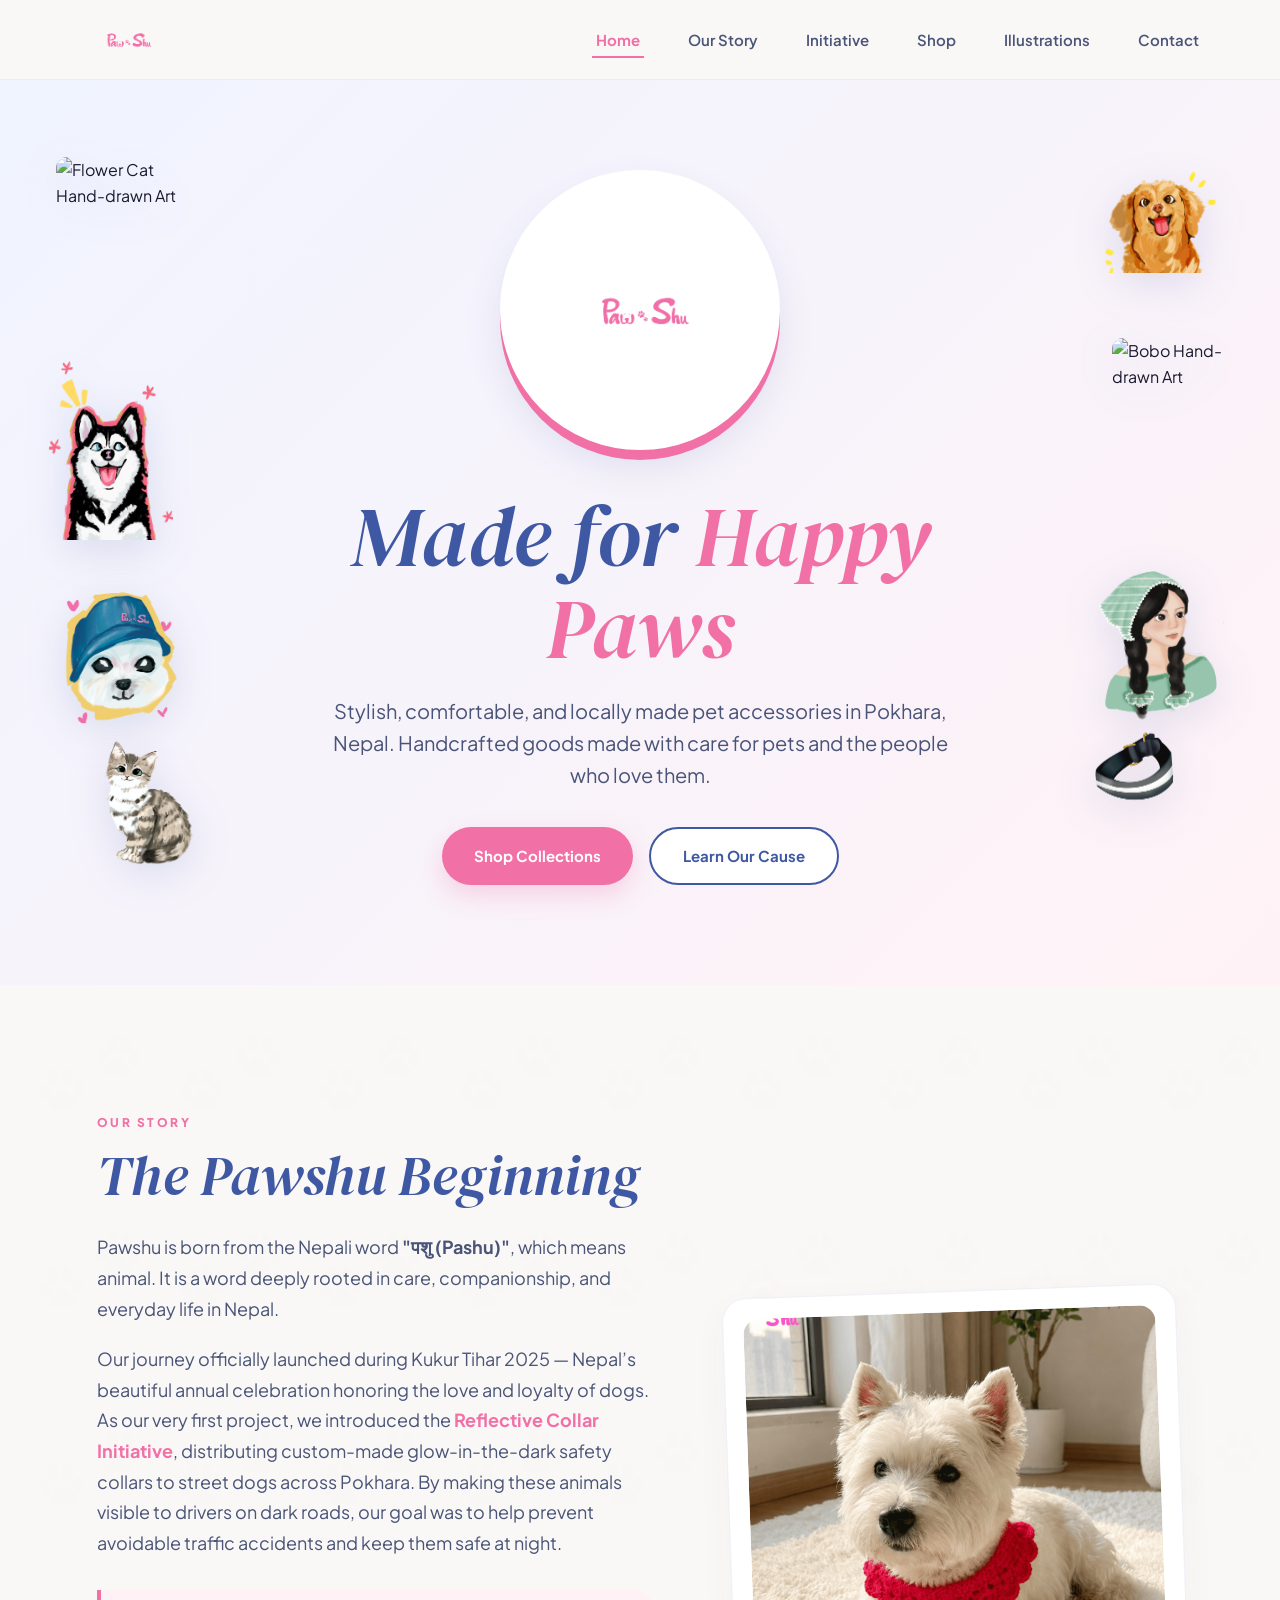
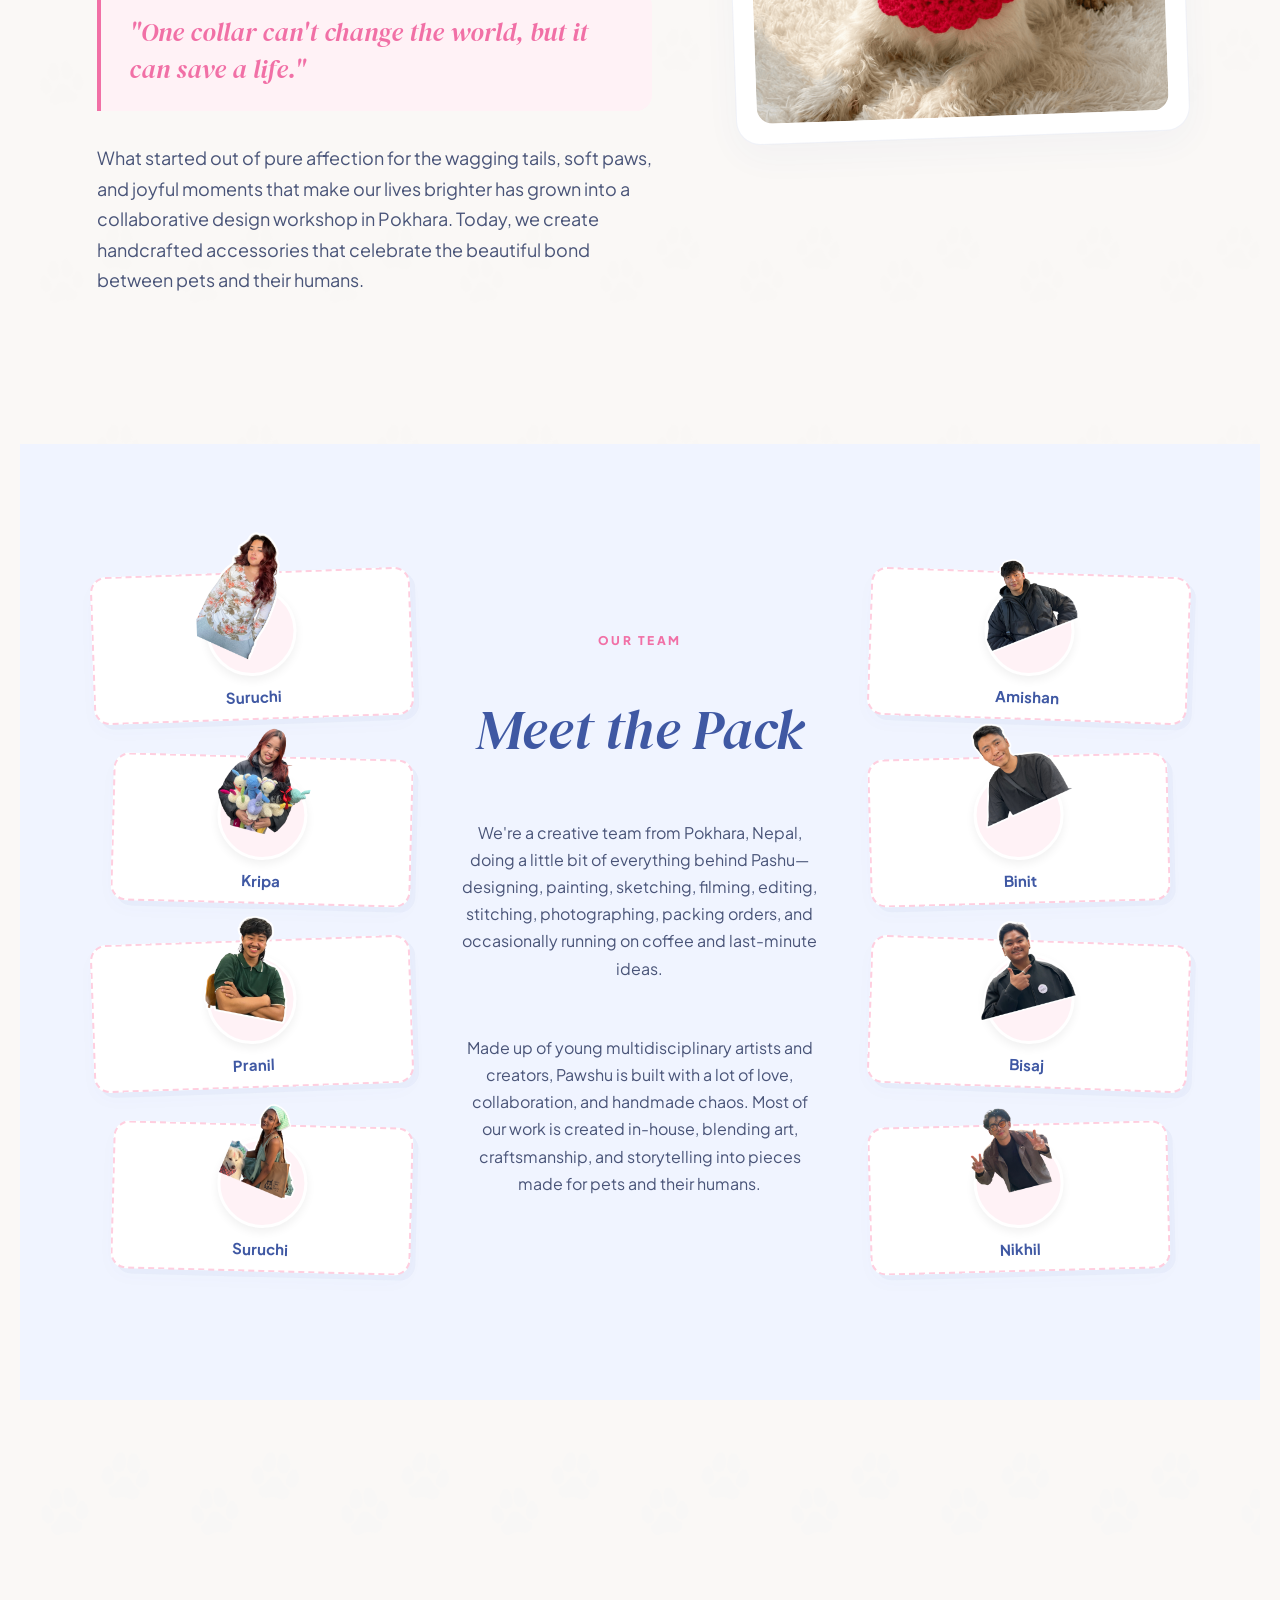
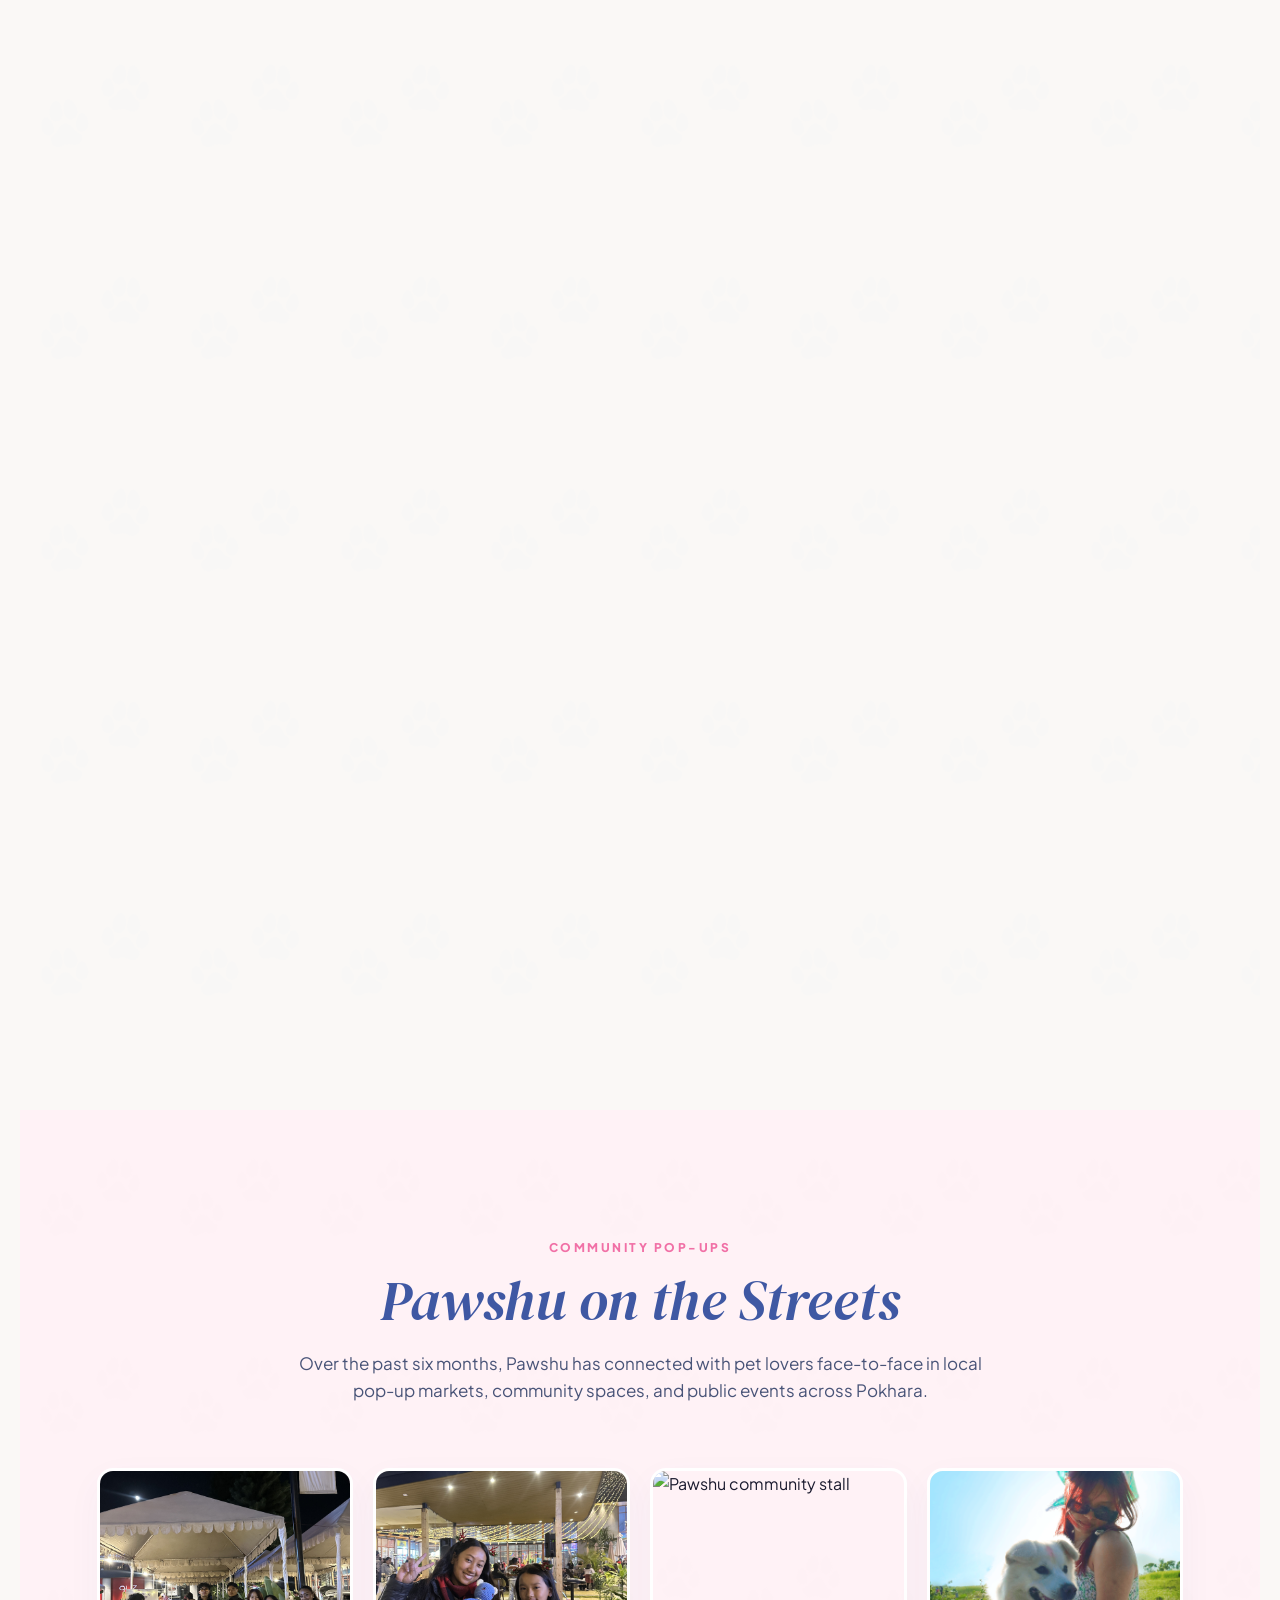
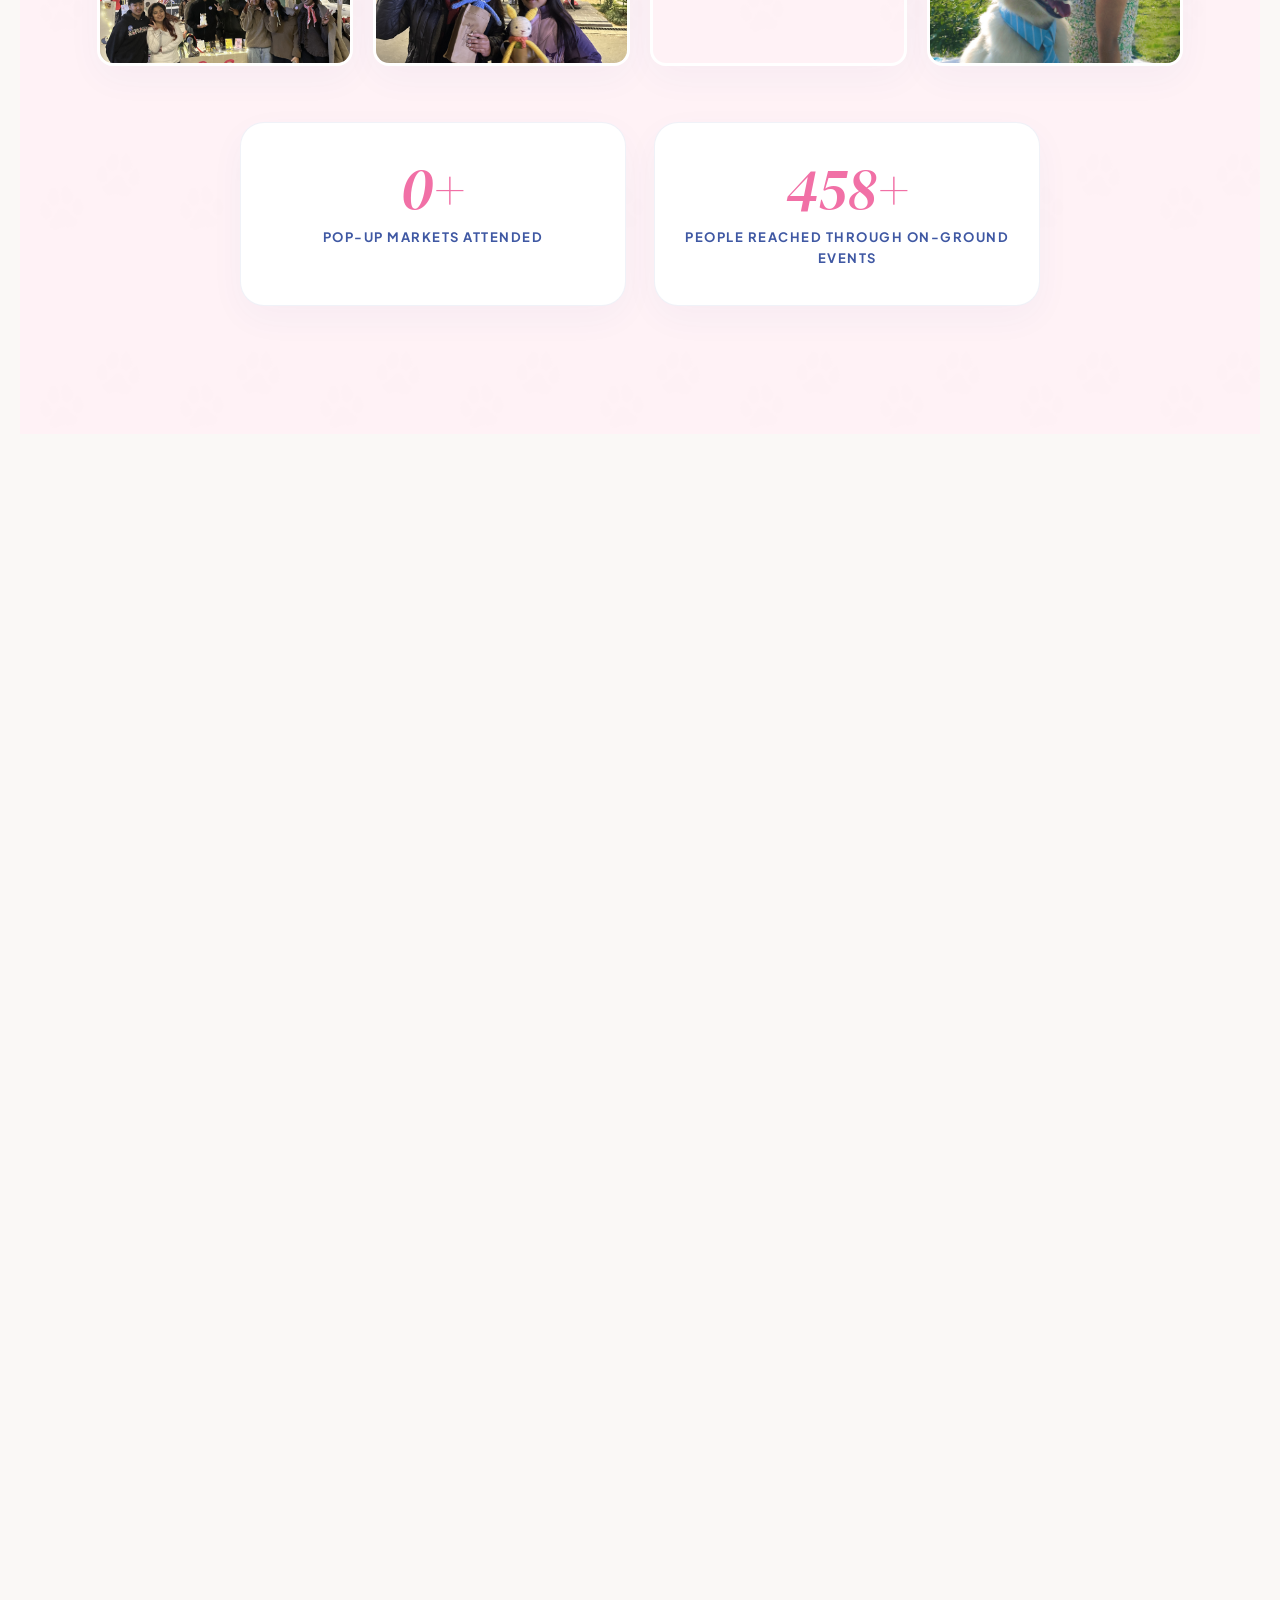
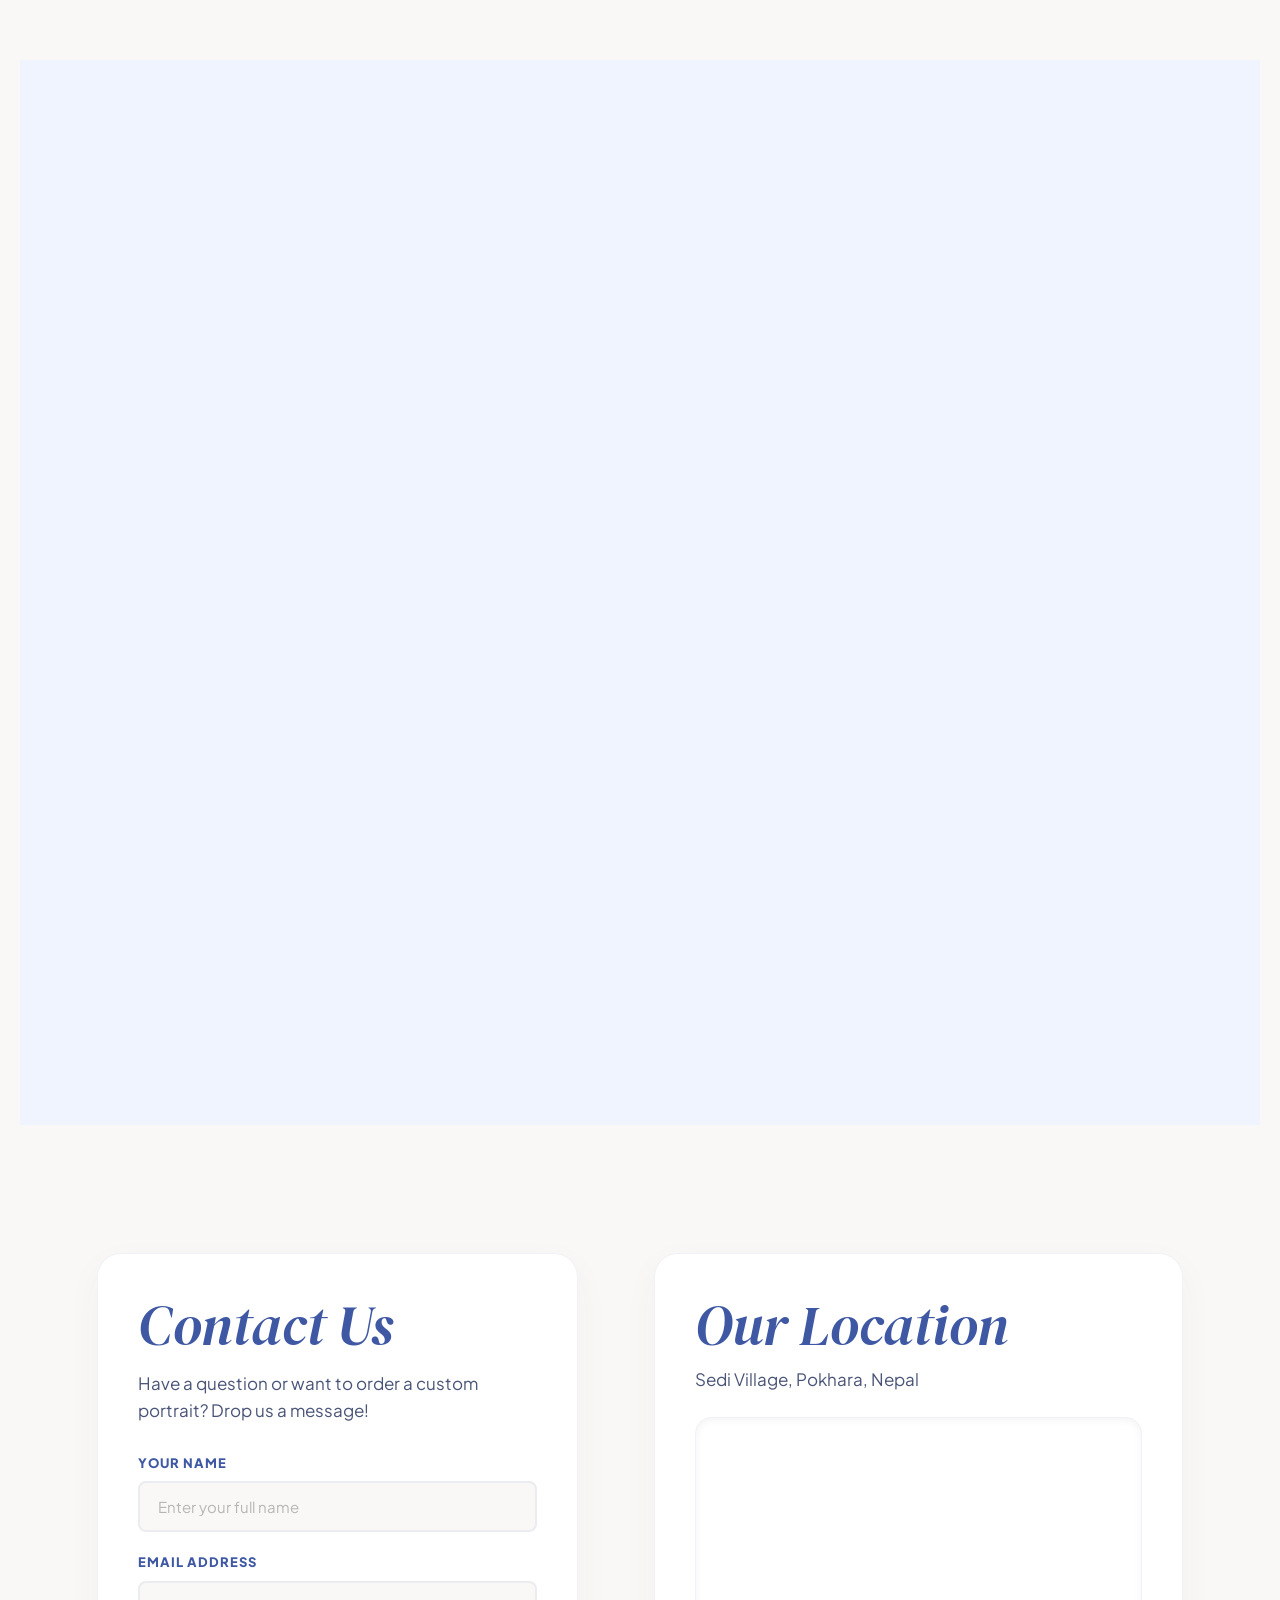
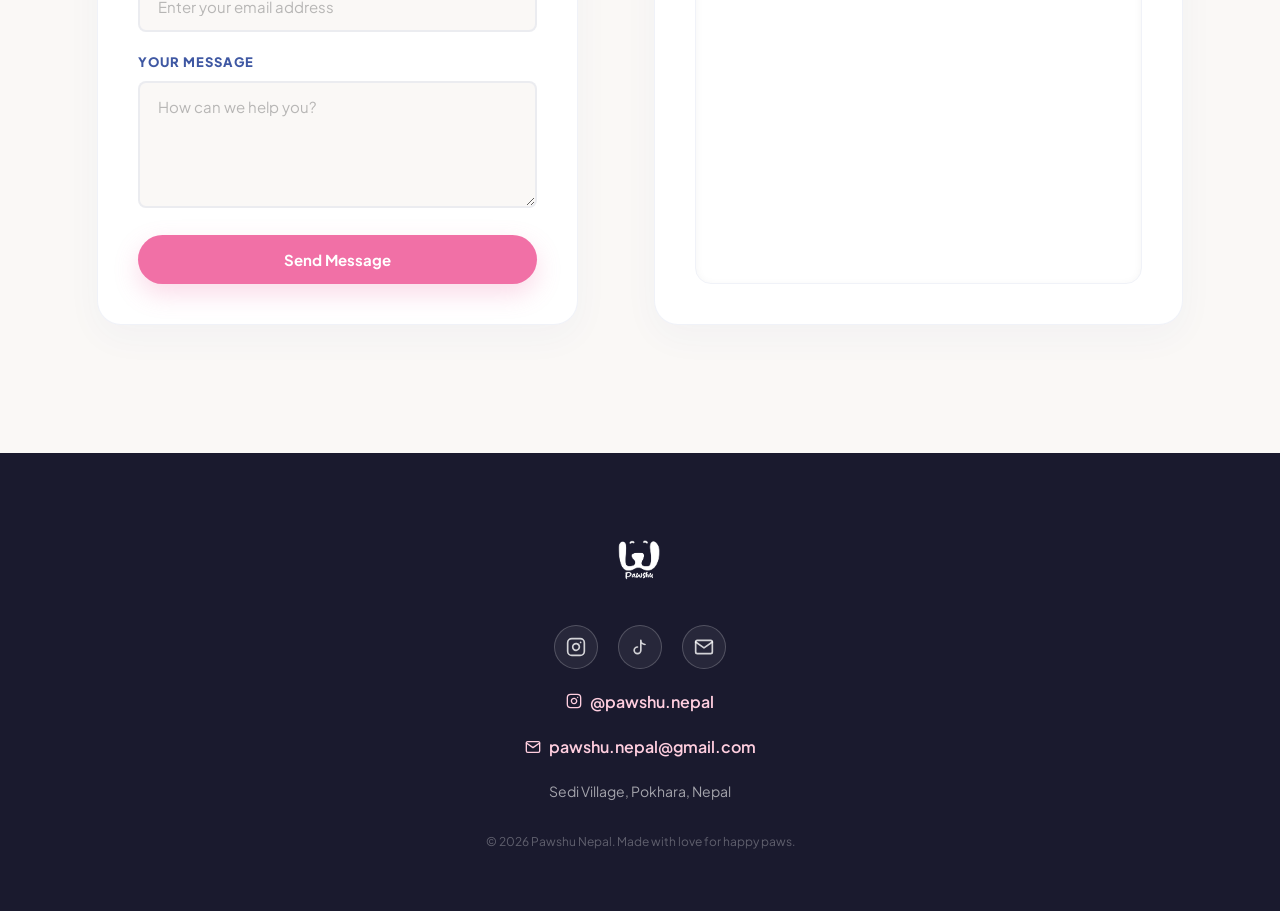
==== main-site.html @ a928a94f "Replace site with Coming Soon page, add favicons & SEO meta - index.html: Coming Soon landing page w" ====
<!DOCTYPE html>
<html lang="en">
<head>
    <meta charset="UTF-8">
    <meta name="viewport" content="width=device-width, initial-scale=1.0">
    <title>Pawshu Nepal | Handmade Pet Lifestyle Brand</title>
    <meta name="description" content="Pawshu Nepal - handmade pet accessories, stationery, portraits, and community collar initiatives from Pokhara.">

    <!-- Favicons (browser tab icons) -->
    <link rel="icon" href="favicon.ico" sizes="any">
    <link rel="icon" type="image/png" sizes="32x32" href="favicon-32.png">
    <link rel="icon" type="image/png" sizes="16x16" href="favicon-16.png">
    <link rel="apple-touch-icon" sizes="180x180" href="apple-touch-icon.png">

    <!-- Open Graph / Social Media sharing -->
    <meta property="og:type" content="website">
    <meta property="og:title" content="Pawshu Nepal | Handmade Pet Lifestyle Brand">
    <meta property="og:description" content="Stylish, comfortable, and locally made pet accessories in Pokhara, Nepal. Handcrafted goods made with care for pets and the people who love them.">
    <meta property="og:image" content="icon-512.png">
    <meta property="og:site_name" content="Pawshu Nepal">

    <!-- Structured Data for Google Search (logo display) -->
    <script type="application/ld+json">
    {
      "@context": "https://schema.org",
      "@type": "Organization",
      "name": "Pawshu Nepal",
      "url": "https://pawshunepal.com",
      "logo": "https://pawshunepal.com/icon-512.png",
      "description": "Handmade pet accessories, stationery, portraits, and community collar initiatives from Pokhara, Nepal.",
      "sameAs": [
        "https://www.instagram.com/pawshunepal",
        "https://www.facebook.com/pawshunepal"
      ]
    }
    </script>

    <link rel="stylesheet" href="styles.css">
</head>
<body>
    <!-- Sticky Navigation Bar -->
    <header class="site-nav">
        <a href="#home" class="nav-logo">
            <img src="Branding/Logo/Paw Shu Logo_Pink.png" alt="Pawshu Logo">
        </a>
        <nav aria-label="Main navigation">
            <a href="#home" class="nav-link">Home</a>
            <a href="#story" class="nav-link">Our Story</a>
            <a href="#initiative" class="nav-link">Initiative</a>
            <a href="#shop" class="nav-link">Shop</a>
            <a href="#illustrations" class="nav-link">Illustrations</a>
            <a href="#contact" class="nav-link">Contact</a>
        </nav>
    </header>

    <main>
        <!-- Hero Section -->
        <section class="hero-wrapper" id="home">
            <!-- Floating hand-drawn illustrations -->
            <div class="floating-illustration slot-1 float-slow-1">
                <img src="Art_Folder/V1/flower cat. noL.png" alt="Flower Cat Hand-drawn Art">
            </div>
            <div class="floating-illustration slot-2 float-slow-2">
                <img src="Art_Folder/V1/golden retriver.png" alt="Golden Retriever Hand-drawn Art">
            </div>
            <div class="floating-illustration slot-3 float-slow-3">
                <img src="Art_Folder/V1/Husky w L.png" alt="Husky Hand-drawn Art">
            </div>
            <div class="floating-illustration slot-4 float-slow-4">
                <img src="Art_Folder/V1/bobo wL.png" alt="Bobo Hand-drawn Art">
            </div>
            <div class="floating-illustration slot-5 float-slow-5">
                <img src="Art_Folder/V1/tabby cat.png" alt="Tabby Cat Hand-drawn Art">
            </div>
            <div class="floating-illustration slot-6 float-slow-6">
                <img src="Art_Folder/V1/Reflective_Dog_Collar.png" alt="Reflective Dog Collar Art">
            </div>
            <div class="floating-illustration slot-7 float-slow-4">
                <img src="Art_Folder/V1/alaska white with lines .png" alt="Alaska White Hand-drawn Art">
            </div>
            <div class="floating-illustration slot-8 float-slow-5">
                <img src="Art_Folder/V1/Scarf.png" alt="Scarf Pet Hand-drawn Art">
            </div>

            <!-- Centered Copy & Brand Badge -->
            <div class="hero-content">
                <div class="hero-logo-badge">
                    <img src="Branding/Logo/Paw Shu Logo_Pink.png" alt="Pawshu Badge Logo">
                </div>
                <h1>Made for <span>Happy Paws</span></h1>
                <p>Stylish, comfortable, and locally made pet accessories in Pokhara, Nepal. Handcrafted goods made with care for pets and the people who love them.</p>
                <div class="btn-group">
                    <a href="#shop" class="btn btn-primary">Shop Collections</a>
                    <a href="#initiative" class="btn btn-secondary">Learn Our Cause</a>
                </div>
            </div>
        </section>

        <!-- Our Story Section -->
        <section class="section has-pattern has-pattern-pink" id="story">
            <div class="section-content story-grid">
                <div class="story-copy animate-on-scroll">
                    <span class="section-label">Our Story</span>
                    <h2>The Pawshu Beginning</h2>
                    <p>Pawshu is born from the Nepali word <strong>"पशु (Pashu)"</strong>, which means animal. It is a word deeply rooted in care, companionship, and everyday life in Nepal.</p>
                    <p>Our journey officially launched during Kukur Tihar 2025 — Nepal’s beautiful annual celebration honoring the love and loyalty of dogs. As our very first project, we introduced the <strong class="highlight-pink">Reflective Collar Initiative</strong>, distributing custom-made glow-in-the-dark safety collars to street dogs across Pokhara. By making these animals visible to drivers on dark roads, our goal was to help prevent avoidable traffic accidents and keep them safe at night.</p>
                    <div class="story-motto-callout">
                        "One collar can't change the world, but it can save a life."
                    </div>
                    <p>What started out of pure affection for the wagging tails, soft paws, and joyful moments that make our lives brighter has grown into a collaborative design workshop in Pokhara. Today, we create handcrafted accessories that celebrate the beautiful bond between pets and their humans.</p>
                </div>
                <div class="story-visual animate-on-scroll delay-1">
                    <div class="story-frame">
                        <img src="Pawshu_Pet_Pictures/Red Crochet.png" alt="Happy dog wearing a handmade red crochet collar from Pawshu">
                    </div>
                </div>
            </div>
        </section>

        <!-- Meet The Pack Section -->
        <section class="section section-bg-blue" id="pack">
            <div class="section-content team-section-container">
                <!-- Left Column -->
                <div class="team-column team-column-left animate-on-scroll">
                    <div class="pack-card cutout-card stagger-1">
                        <div class="pack-card-img-wrapper cutout-wrapper">
                            <img src="Team Member/Suruchi.TM.png" alt="Suruchi">
                        </div>
                        <h3>Suruchi</h3>
                    </div>
                    <div class="pack-card cutout-card stagger-2">
                        <div class="pack-card-img-wrapper cutout-wrapper">
                            <img src="Team Member/Kripa.png" alt="Kripa">
                        </div>
                        <h3>Kripa</h3>
                    </div>
                    <div class="pack-card cutout-card stagger-3">
                        <div class="pack-card-img-wrapper cutout-wrapper">
                            <img src="Team Member/Pranil.png" alt="Pranil">
                        </div>
                        <h3>Pranil</h3>
                    </div>
                    <div class="pack-card cutout-card stagger-4">
                        <div class="pack-card-img-wrapper cutout-wrapper">
                            <img src="Team Member/Suruchi. P.png" alt="Suruchi">
                        </div>
                        <h3>Suruchi</h3>
                    </div>
                </div>

                <!-- Center Column -->
                <div class="team-column team-column-center animate-on-scroll">
                    <span class="section-label">Our Team</span>
                    <h2>Meet the Pack</h2>
                    <p class="team-pitch">We're a creative team from Pokhara, Nepal, doing a little bit of everything behind Pashu—designing, painting, sketching, filming, editing, stitching, photographing, packing orders, and occasionally running on coffee and last-minute ideas.</p>
                    <p class="team-pitch">Made up of young multidisciplinary artists and creators, Pawshu is built with a lot of love, collaboration, and handmade chaos. Most of our work is created in-house, blending art, craftsmanship, and storytelling into pieces made for pets and their humans.</p>
                </div>

                <!-- Right Column -->
                <div class="team-column team-column-right animate-on-scroll">
                    <div class="pack-card cutout-card stagger-1">
                        <div class="pack-card-img-wrapper cutout-wrapper">
                            <img src="Team Member/Amishan.png" alt="Amishan">
                        </div>
                        <h3>Amishan</h3>
                    </div>
                    <div class="pack-card cutout-card stagger-2">
                        <div class="pack-card-img-wrapper cutout-wrapper">
                            <img src="Team Member/Binit.png" alt="Binit">
                        </div>
                        <h3>Binit</h3>
                    </div>
                    <div class="pack-card cutout-card stagger-3">
                        <div class="pack-card-img-wrapper cutout-wrapper">
                            <img src="Team Member/Bisaj.png" alt="Bisaj">
                        </div>
                        <h3>Bisaj</h3>
                    </div>
                    <div class="pack-card cutout-card stagger-4">
                        <div class="pack-card-img-wrapper cutout-wrapper">
                            <img src="Team Member/Nikhil.png" alt="Nikhil">
                        </div>
                        <h3>Nikhil</h3>
                    </div>
                </div>
            </div>
        </section>

        <!-- Reflective Collar Initiative Section -->
        <section class="section has-pattern has-pattern-blue" id="initiative">
            <div class="section-content">
                <div class="collar-grid">
                    <div class="collar-copy animate-on-scroll">
                        <span class="section-label">Glow in the Dark Safety</span>
                        <h2><em>Reflective Collar Initiative</em></h2>
                        <p>Pawshu began distributing reflective collars to street dogs across Pokhara with one simple goal — <strong class="highlight-pink">visibility</strong>. These <strong class="highlight-pink">glow-in-the-dark</strong> collars help street dogs stay seen at night, especially on darker roads where accidents happen far too often.</p>
                        <p>What surprised us most wasn't just the response from the community, but the chain reaction that followed. After our first distribution video, more people reached out wanting to contribute. One donation inspired another, and what began with a single anonymous donor slowly turned into a growing community effort.</p>
                        <p>Today, we continue walking through different areas of Pokhara, distributing collars one street dog at a time — believing that even the smallest act of care can make a difference in <strong class="highlight-blue">road safety</strong>.</p>
                        
                        <h4 style="margin-top: 28px; color: var(--blue);">Areas Reached In Pokhara:</h4>
                        <div class="location-tags">
                            <span>Lakeside</span>
                            <span>Bagar</span>
                            <span>Lekhnath</span>
                            <span>Ram Bazaar</span>
                            <span>Sedi Village</span>
                            <span>Archalbot</span>
                            <span>Foot Track</span>
                            <span>Damside</span>
                            <span>Deep</span>
                        </div>
                    </div>
                    <div class="collar-showcase animate-on-scroll">
                        <img src="Product Catalouge/Pet Acessories/reflective collar.png" alt="Reflective safety collar">
                        <div class="streets-stat-card" style="width: 100%; max-width: 380px; margin: 0 auto;">
                            <div class="stat-desc" style="margin-bottom: 8px;">Distributed Reflective Collars To</div>
                            <div class="stat-number" style="font-size: clamp(54px, 8vw, 80px);"><span class="counter-streets" data-target="170">0</span>+</div>
                            <div class="stat-desc" style="margin-top: 8px;">Street Dogs</div>
                        </div>
                    </div>
                </div>

                <!-- Reflective Collar Journey Strip -->
                <div class="event-photos-grid animate-on-scroll">
                    <div class="event-photo-wrapper">
                        <img src="Reflective_Collar/IMG_9128.JPG" alt="Street dog with reflective collar">
                    </div>
                    <div class="event-photo-wrapper">
                        <img src="Reflective_Collar/IMG_1260.jpg" alt="Street dog with reflective collar at night">
                    </div>
                    <div class="event-photo-wrapper">
                        <img src="Reflective_Collar/IMG_0430.JPG" alt="Street dog with collar close up">
                    </div>
                    <div class="event-photo-wrapper">
                        <img src="Reflective_Collar/IMG_0425.JPG" alt="Street dog with collar">
                    </div>
                </div>
            </div>
        </section>

        <!-- Pawshu On The Streets Section -->
        <section class="section section-bg-pink has-pattern has-pattern-pink" id="streets">
            <div class="section-content">
                <div class="section-header animate-on-scroll">
                    <span class="section-label">Community Pop-ups</span>
                    <h2>Pawshu on the Streets</h2>
                    <p>Over the past six months, Pawshu has connected with pet lovers face-to-face in local pop-up markets, community spaces, and public events across Pokhara.</p>
                </div>
                
                <div class="event-photos-grid animate-on-scroll">
                    <div class="event-photo-wrapper">
                        <img src="Pawshu_Popups/IMG_5960.JPG" alt="Pawshu pop-up setup">
                    </div>
                    <div class="event-photo-wrapper">
                        <img src="Pawshu_Popups/IMG_6520 2.JPG" alt="Pawshu setup">
                    </div>
                    <div class="event-photo-wrapper">
                        <img src="Pawshu_Popups/IMG_8944 2.JPG" alt="Pawshu community stall">
                    </div>
                    <div class="event-photo-wrapper">
                        <img src="Humans_of_Pawshu/carasoul 1. 14.9.2025.png" alt="Pawshu popup market">
                    </div>
                </div>

                <div class="streets-stats-row animate-on-scroll">
                    <div class="streets-stat-card">
                        <div class="stat-number"><span class="counter-streets" data-target="10">0</span>+</div>
                        <div class="stat-desc">Pop-Up Markets Attended</div>
                    </div>
                    <div class="streets-stat-card">
                        <div class="stat-number"><span class="counter-streets" data-target="5000">0</span>+</div>
                        <div class="stat-desc">People Reached Through On-Ground Events</div>
                    </div>
                </div>
            </div>
        </section>

        <!-- Tabbed Shop Section -->
        <section class="section" id="shop">
            <div class="section-content">
                <div class="section-header animate-on-scroll">
                    <span class="section-label">Shop</span>
                    <h2>Handmade in Nepal</h2>
                    <p>Created with care for pets and the people who love them. Explore our premium collections of accessories, stationery, and crochet pieces, thoughtfully crafted with loops of love in Pokhara.</p>
                </div>

                <!-- Tab Navigation -->
                <div class="shop-tabs-nav animate-on-scroll">
                    <button class="tab-btn active" data-tab="accessories">Pet Accessories</button>
                    <button class="tab-btn" data-tab="stationery">Stationery</button>
                    <button class="tab-btn" data-tab="crochet">Crochet Creations</button>
                </div>

                <!-- Tab Panels -->
                <!-- 1. Pet Accessories -->
                <div class="tab-panel active" id="accessories">
                    <article class="product-card animate-on-scroll stagger-1">
                        <div class="product-card-img-container">
                            <img src="Product Catalouge/Pet Acessories/Dhaka.png" alt="Dhaka Bandana">
                        </div>
                        <div class="product-card-details">
                            <h4>Dhaka Bandana</h4>
                        </div>
                    </article>
                    <article class="product-card animate-on-scroll stagger-2">
                        <div class="product-card-img-container">
                            <img src="Product Catalouge/Pet Acessories/Yellow Chochet.png" alt="Gold Crochet Bandana">
                        </div>
                        <div class="product-card-details">
                            <h4>Gold Crochet Bandana</h4>
                        </div>
                    </article>
                    <article class="product-card animate-on-scroll stagger-3">
                        <div class="product-card-img-container">
                            <img src="Product Catalouge/Pet Acessories/reflective collar.png" alt="Reflective Collar">
                        </div>
                        <div class="product-card-details">
                            <h4>Reflective Collar</h4>
                        </div>
                    </article>
                    <article class="product-card animate-on-scroll stagger-4">
                        <div class="product-card-img-container">
                            <img src="Product Catalouge/Pet Acessories/Blue Gingam.png" alt="Blue Gingham Bandana">
                        </div>
                        <div class="product-card-details">
                            <h4>Blue Gingham Bandana</h4>
                        </div>
                    </article>
                    <article class="product-card animate-on-scroll stagger-5">
                        <div class="product-card-img-container">
                            <img src="Product Catalouge/Pet Acessories/Denim Red Check.png" alt="Denim Red Check Bandana">
                        </div>
                        <div class="product-card-details">
                            <h4>Denim Red Check Bandana</h4>
                        </div>
                    </article>
                    <article class="product-card animate-on-scroll stagger-1">
                        <div class="product-card-img-container">
                            <img src="Product Catalouge/Pet Acessories/scarf. blue n whitepng.png" alt="Blue and White Scarf">
                        </div>
                        <div class="product-card-details">
                            <h4>Blue & White Pet Scarf</h4>
                        </div>
                    </article>
                </div>

                <!-- 2. Stationery -->
                <div class="tab-panel" id="stationery">
                    <article class="product-card">
                        <div class="product-card-img-container">
                            <img src="Product Catalouge/Stationery_Mockups/Calender Bookmark2026.png" alt="Calendar Bookmark">
                        </div>
                        <div class="product-card-details">
                            <h4>Calendar Bookmark 2026</h4>
                        </div>
                    </article>
                    <article class="product-card">
                        <div class="product-card-img-container">
                            <img src="Product Catalouge/Stationery_Mockups/v2 sticker.png" alt="Pet sticker prints">
                        </div>
                        <div class="product-card-details">
                            <h4>Pet Sticker Prints - Ed 1</h4>
                        </div>
                    </article>
                    <article class="product-card">
                        <div class="product-card-img-container">
                            <img src="Product Catalouge/Stationery_Mockups/v2 sticker phone mc.png" alt="Sticker phone mockup">
                        </div>
                        <div class="product-card-details">
                            <h4>Pet Sticker Set - Ed 2</h4>
                        </div>
                    </article>
                    <article class="product-card">
                        <div class="product-card-img-container">
                            <img src="Product Catalouge/Stationery_Mockups/Poscard Dog Edition.png" alt="Dog edition postcard">
                        </div>
                        <div class="product-card-details">
                            <h4>Postcard Dog Edition</h4>
                        </div>
                    </article>
                    <article class="product-card">
                        <div class="product-card-img-container">
                            <img src="Product Catalouge/Stationery_Mockups/Bookmark 1.png" alt="White Terrier Bookmark">
                        </div>
                        <div class="product-card-details">
                            <h4>White Terrier Bookmark</h4>
                        </div>
                    </article>
                    <article class="product-card">
                        <div class="product-card-img-container">
                            <img src="Product Catalouge/Stationery_Mockups/Bookmark 2.png" alt="Husky Bookmark">
                        </div>
                        <div class="product-card-details">
                            <h4>Husky Bookmark</h4>
                        </div>
                    </article>
                    <article class="product-card">
                        <div class="product-card-img-container">
                            <img src="Product Catalouge/Stationery_Mockups/Bookmark 3.png" alt="Pomchi Bookmark">
                        </div>
                        <div class="product-card-details">
                            <h4>Pomchi Bookmark</h4>
                        </div>
                    </article>
                    <article class="product-card">
                        <div class="product-card-img-container">
                            <img src="Product Catalouge/Stationery_Mockups/Bookmark 4.png" alt="Golden Retriever Bookmark">
                        </div>
                        <div class="product-card-details">
                            <h4>Golden Retriever Bookmark</h4>
                        </div>
                    </article>
                    <article class="product-card">
                        <div class="product-card-img-container">
                            <img src="Product Catalouge/Stationery_Mockups/Colouring Book.png" alt="Colouring book mockup">
                        </div>
                        <div class="product-card-details">
                            <h4>Colouring Book</h4>
                        </div>
                    </article>
                    <article class="product-card">
                        <div class="product-card-img-container">
                            <img src="Product Catalouge/Stationery_Mockups/mero maya.png" alt="Mero Maya greeting card">
                        </div>
                        <div class="product-card-details">
                            <h4>Mero Maya Card</h4>
                        </div>
                    </article>
                    <article class="product-card">
                        <div class="product-card-img-container">
                            <img src="Product Catalouge/Stationery_Mockups/happy birthday.png" alt="Happy Birthday greeting card">
                        </div>
                        <div class="product-card-details">
                            <h4>Happy Birthday Card</h4>
                        </div>
                    </article>
                    <article class="product-card">
                        <div class="product-card-img-container">
                            <img src="Product Catalouge/Stationery_Mockups/get well soon.png" alt="Get Well Soon card">
                        </div>
                        <div class="product-card-details">
                            <h4>Get Well Soon Card</h4>
                        </div>
                    </article>
                </div>

                <!-- 3. Crochet -->
                <div class="tab-panel" id="crochet">
                    <article class="product-card">
                        <div class="product-card-img-container">
                            <img src="Product Catalouge/Pawshu_Crochet/1.png" alt="Ladies of the Farm">
                        </div>
                        <div class="product-card-details">
                            <h4>Ladies of the Farm</h4>
                        </div>
                    </article>
                    <article class="product-card">
                        <div class="product-card-img-container">
                            <img src="Product Catalouge/Pawshu_Crochet/2.png" alt="Ladies of the Farm Red">
                        </div>
                        <div class="product-card-details">
                            <h4>Ladies of the Farm (Red)</h4>
                        </div>
                    </article>
                    <article class="product-card">
                        <div class="product-card-img-container">
                            <img src="Product Catalouge/Pawshu_Crochet/3.png" alt="Ladies of the Farm Yellow">
                        </div>
                        <div class="product-card-details">
                            <h4>Ladies of the Farm (Yellow)</h4>
                        </div>
                    </article>
                    <article class="product-card">
                        <div class="product-card-img-container">
                            <img src="Product Catalouge/Pawshu_Crochet/4.png" alt="Boss Babe">
                        </div>
                        <div class="product-card-details">
                            <h4>Boss Babe</h4>
                        </div>
                    </article>
                    <article class="product-card">
                        <div class="product-card-img-container">
                            <img src="Product Catalouge/Pawshu_Crochet/5.png" alt="Princess of the Sea">
                        </div>
                        <div class="product-card-details">
                            <h4>Princess of the Sea</h4>
                        </div>
                    </article>
                    <article class="product-card">
                        <div class="product-card-img-container">
                            <img src="Product Catalouge/Pawshu_Crochet/6.png" alt="Pawshu Crochet Doll">
                        </div>
                        <div class="product-card-details">
                            <h4>Pawshu Crochet Doll</h4>
                        </div>
                    </article>
                    <article class="product-card">
                        <div class="product-card-img-container">
                            <img src="Product Catalouge/Pawshu_Crochet/7.png" alt="Classic Pawshu Doll">
                        </div>
                        <div class="product-card-details">
                            <h4>Classic Pawshu Doll</h4>
                        </div>
                    </article>
                    <article class="product-card">
                        <div class="product-card-img-container">
                            <img src="Product Catalouge/Pawshu_Crochet/8.png" alt="Stuffed Toy Doll">
                        </div>
                        <div class="product-card-details">
                            <h4>Stuffed Toy Doll</h4>
                        </div>
                    </article>
                    <article class="product-card">
                        <div class="product-card-img-container">
                            <img src="Product Catalouge/Pawshu_Crochet/9.png" alt="Crochet Wrist Bag grey">
                        </div>
                        <div class="product-card-details">
                            <h4>Crochet Wrist Bag (Grey)</h4>
                        </div>
                    </article>
                    <article class="product-card">
                        <div class="product-card-img-container">
                            <img src="Product Catalouge/Pawshu_Crochet/10.png" alt="Crochet Wrist Bag tan">
                        </div>
                        <div class="product-card-details">
                            <h4>Crochet Wrist Bag (Tan)</h4>
                        </div>
                    </article>
                    <article class="product-card">
                        <div class="product-card-img-container">
                            <img src="Product Catalouge/Pawshu_Crochet/11.png" alt="Crochet Wrist Bag black">
                        </div>
                        <div class="product-card-details">
                            <h4>Crochet Wrist Bag (Black)</h4>
                        </div>
                    </article>
                    <article class="product-card">
                        <div class="product-card-img-container">
                            <img src="Product Catalouge/Pawshu_Crochet/12.png" alt="Dr Strange Crochet Doll">
                        </div>
                        <div class="product-card-details">
                            <h4>Dr Strange Crochet Doll</h4>
                        </div>
                    </article>
                    <article class="product-card">
                        <div class="product-card-img-container">
                            <img src="Product Catalouge/Pawshu_Crochet/13.png" alt="Heart Shape Coaster">
                        </div>
                        <div class="product-card-details">
                            <h4>Heart Shape Coaster</h4>
                        </div>
                    </article>
                    <article class="product-card">
                        <div class="product-card-img-container">
                            <img src="Product Catalouge/Pawshu_Crochet/14.png" alt="Bear Shape Coaster">
                        </div>
                        <div class="product-card-details">
                            <h4>Bear Shape Coaster</h4>
                        </div>
                    </article>
                    <article class="product-card">
                        <div class="product-card-img-container">
                            <img src="Product Catalouge/Pawshu_Crochet/15.png" alt="Pawshu Tote Bag">
                        </div>
                        <div class="product-card-details">
                            <h4>Pawshu Tote Bag</h4>
                        </div>
                    </article>
                    <article class="product-card">
                        <div class="product-card-img-container">
                            <img src="Product Catalouge/Pawshu_Crochet/16.png" alt="Pawshu Doll Bag">
                        </div>
                        <div class="product-card-details">
                            <h4>Pawshu Doll Bag</h4>
                        </div>
                    </article>
                    <article class="product-card">
                        <div class="product-card-img-container">
                            <img src="Product Catalouge/Pawshu_Crochet/17.png" alt="Pastel Flower Coaster">
                        </div>
                        <div class="product-card-details">
                            <h4>Pastel Flower Coaster</h4>
                        </div>
                    </article>
                    <article class="product-card">
                        <div class="product-card-img-container">
                            <img src="Product Catalouge/Pawshu_Crochet/18.png" alt="Custom Family Crochet Doll">
                        </div>
                        <div class="product-card-details">
                            <h4>Custom Family Crochet Doll</h4>
                        </div>
                    </article>
                </div>
            </div>
        </section>

        <!-- Illustrations Section -->
        <section class="section section-bg-blue" id="illustrations">
            <div class="section-content">
                <div class="section-header animate-on-scroll">
                    <span class="section-label">Gallery</span>
                    <h2>Artwork & Portraits</h2>
                    <p>A blend of hand-drawn sketches and digital illustrations designed in collaboration with young Nepali artists, including custom-commissioned pet portraits.</p>
                </div>
                <div class="illustrations-grid">
                    <!-- V1 Artwork -->
                    <article class="illustration-card animate-on-scroll stagger-1">
                        <div class="illustration-card-img-wrapper">
                            <img src="Art_Folder/V1/flower cat. noL.png" alt="Flower Cat">
                        </div>
                        <h4>Flower Cat</h4>
                    </article>
                    <article class="illustration-card animate-on-scroll stagger-2">
                        <div class="illustration-card-img-wrapper">
                            <img src="Art_Folder/V1/golden retriver.png" alt="Golden Retriever">
                        </div>
                        <h4>Golden Retriever</h4>
                    </article>
                    <article class="illustration-card animate-on-scroll stagger-3">
                        <div class="illustration-card-img-wrapper">
                            <img src="Art_Folder/V1/Husky w L.png" alt="Husky">
                        </div>
                        <h4>Husky</h4>
                    </article>
                    <article class="illustration-card animate-on-scroll stagger-4">
                        <div class="illustration-card-img-wrapper">
                            <img src="Art_Folder/V1/bobo wL.png" alt="Bobo">
                        </div>
                        <h4>Bobo</h4>
                    </article>
                    <article class="illustration-card animate-on-scroll stagger-5">
                        <div class="illustration-card-img-wrapper">
                            <img src="Art_Folder/V1/tabby cat.png" alt="Tabby Cat">
                        </div>
                        <h4>Tabby Cat</h4>
                    </article>
                    <article class="illustration-card animate-on-scroll stagger-1">
                        <div class="illustration-card-img-wrapper">
                            <img src="Art_Folder/V1/alaska white with lines .png" alt="Alaska White">
                        </div>
                        <h4>Alaska White</h4>
                    </article>
                    <article class="illustration-card animate-on-scroll stagger-2">
                        <div class="illustration-card-img-wrapper">
                            <img src="Art_Folder/V1/Reflective_Dog_Collar.png" alt="Reflective Dog">
                        </div>
                        <h4>Reflective Dog</h4>
                    </article>
                    <article class="illustration-card animate-on-scroll stagger-3">
                        <div class="illustration-card-img-wrapper">
                            <img src="Art_Folder/V1/Scarf.png" alt="Scarf Pet Art">
                        </div>
                        <h4>Scarf Pet Art</h4>
                    </article>
                    <article class="illustration-card animate-on-scroll stagger-4">
                        <div class="illustration-card-img-wrapper">
                            <img src="Art_Folder/V1/Tote bag design.png" alt="Tote Bag Art">
                        </div>
                        <h4>Tote Bag Art</h4>
                    </article>
                    <article class="illustration-card animate-on-scroll stagger-5">
                        <div class="illustration-card-img-wrapper">
                            <img src="Art_Folder/V1/pawshu bandana.png" alt="Bandana Art">
                        </div>
                        <h4>Bandana Art</h4>
                    </article>
                    <article class="illustration-card animate-on-scroll stagger-1">
                        <div class="illustration-card-img-wrapper">
                            <img src="Art_Folder/V1/Scrunchie Artwork.png" alt="Scrunchie Art">
                        </div>
                        <h4>Scrunchie Art</h4>
                    </article>
                    <article class="illustration-card animate-on-scroll stagger-2">
                        <div class="illustration-card-img-wrapper">
                            <img src="Art_Folder/V1/Bandana Artwork_.png" alt="Bandana Sketch">
                        </div>
                        <h4>Bandana Sketch</h4>
                    </article>
                    <article class="illustration-card animate-on-scroll stagger-3">
                        <div class="illustration-card-img-wrapper">
                            <img src="Art_Folder/V1/denim chew toy.png" alt="Denim Chew Toy Art">
                        </div>
                        <h4>Denim Chew Toy Art</h4>
                    </article>
                    <article class="illustration-card animate-on-scroll stagger-4">
                        <div class="illustration-card-img-wrapper">
                            <img src="Art_Folder/V1/Untitled_Artwork 38.png" alt="Dog Art V1">
                        </div>
                        <h4>Dog Art V1</h4>
                    </article>
                    <article class="illustration-card animate-on-scroll stagger-5">
                        <div class="illustration-card-img-wrapper">
                            <img src="Art_Folder/V1/Untitled_Artwork 37.png" alt="Dog Art V2">
                        </div>
                        <h4>Dog Art V2</h4>
                    </article>
                    <article class="illustration-card animate-on-scroll stagger-1">
                        <div class="illustration-card-img-wrapper">
                            <img src="Art_Folder/V1/Untitled_Artwork 26.png" alt="Cat Art V1">
                        </div>
                        <h4>Cat Art V1</h4>
                    </article>
                    <article class="illustration-card animate-on-scroll stagger-2">
                        <div class="illustration-card-img-wrapper">
                            <img src="Art_Folder/V1/Untitled_Artwork 45.png" alt="Cat Art V2">
                        </div>
                        <h4>Cat Art V2</h4>
                    </article>
                    <article class="illustration-card animate-on-scroll stagger-3">
                        <div class="illustration-card-img-wrapper">
                            <img src="Art_Folder/V1/IMG_0977.PNG" alt="Cute Pups Sketch">
                        </div>
                        <h4>Cute Pups Sketch</h4>
                    </article>
                    <article class="illustration-card animate-on-scroll stagger-4">
                        <div class="illustration-card-img-wrapper">
                            <img src="Art_Folder/V1/IMG_0978.PNG" alt="Sweet Cats Sketch">
                        </div>
                        <h4>Sweet Cats Sketch</h4>
                    </article>
                    <article class="illustration-card animate-on-scroll stagger-5">
                        <div class="illustration-card-img-wrapper">
                            <img src="Art_Folder/V1/Paw shu card.png" alt="Pawshu Greeting Card">
                        </div>
                        <h4>Greeting Card Art</h4>
                    </article>

                    <!-- V2 Artwork -->
                    <article class="illustration-card animate-on-scroll stagger-1">
                        <div class="illustration-card-img-wrapper">
                            <img src="Art_Folder/V2/1 .png" alt="Custom Portrait 1">
                        </div>
                        <h4>Custom Portrait 1</h4>
                    </article>
                    <article class="illustration-card animate-on-scroll stagger-2">
                        <div class="illustration-card-img-wrapper">
                            <img src="Art_Folder/V2/2.png" alt="Custom Portrait 2">
                        </div>
                        <h4>Custom Portrait 2</h4>
                    </article>
                    <article class="illustration-card animate-on-scroll stagger-3">
                        <div class="illustration-card-img-wrapper">
                            <img src="Art_Folder/V2/3.png" alt="Custom Portrait 3">
                        </div>
                        <h4>Custom Portrait 3</h4>
                    </article>
                    <article class="illustration-card animate-on-scroll stagger-4">
                        <div class="illustration-card-img-wrapper">
                            <img src="Art_Folder/V2/4.png" alt="Floral Pet Portrait">
                        </div>
                        <h4>Floral Pet Portrait</h4>
                    </article>
                    <article class="illustration-card animate-on-scroll stagger-5">
                        <div class="illustration-card-img-wrapper">
                            <img src="Art_Folder/V2/5.png" alt="Cozy Pet & Human">
                        </div>
                        <h4>Cozy Pet & Human</h4>
                    </article>
                    <article class="illustration-card animate-on-scroll stagger-1">
                        <div class="illustration-card-img-wrapper">
                            <img src="Art_Folder/V2/6.png" alt="Happy Puppy Portrait">
                        </div>
                        <h4>Happy Puppy Portrait</h4>
                    </article>
                    <article class="illustration-card animate-on-scroll stagger-2">
                        <div class="illustration-card-img-wrapper">
                            <img src="Art_Folder/V2/7.png" alt="Cat & Dog Family">
                        </div>
                        <h4>Cat & Dog Family</h4>
                    </article>
                    <article class="illustration-card animate-on-scroll stagger-3">
                        <div class="illustration-card-img-wrapper">
                            <img src="Art_Folder/V2/8.png" alt="Digital Keepsake">
                        </div>
                        <h4>Digital Keepsake</h4>
                    </article>
                    <article class="illustration-card animate-on-scroll stagger-4">
                        <div class="illustration-card-img-wrapper">
                            <img src="Art_Folder/V2/Untitled_Artwork 35.png" alt="Pet Portrait 4">
                        </div>
                        <h4>Pet Portrait 4</h4>
                    </article>
                    <article class="illustration-card animate-on-scroll stagger-5">
                        <div class="illustration-card-img-wrapper">
                            <img src="Art_Folder/V2/Untitled_Artwork 36.png" alt="Pet Portrait 5">
                        </div>
                        <h4>Pet Portrait 5</h4>
                    </article>
                    <article class="illustration-card animate-on-scroll stagger-1">
                        <div class="illustration-card-img-wrapper">
                            <img src="Art_Folder/V2/Untitled_Artwork 40.png" alt="Pet Sketch 1">
                        </div>
                        <h4>Pet Sketch 1</h4>
                    </article>
                    <article class="illustration-card animate-on-scroll stagger-2">
                        <div class="illustration-card-img-wrapper">
                            <img src="Art_Folder/V2/Untitled_Artwork 41.png" alt="Pet Sketch 2">
                        </div>
                        <h4>Pet Sketch 2</h4>
                    </article>
                    <article class="illustration-card animate-on-scroll stagger-3">
                        <div class="illustration-card-img-wrapper">
                            <img src="Art_Folder/V2/Untitled_Artwork 42.png" alt="Pet Sketch 3">
                        </div>
                        <h4>Pet Sketch 3</h4>
                    </article>
                    <article class="illustration-card animate-on-scroll stagger-4">
                        <div class="illustration-card-img-wrapper">
                            <img src="Art_Folder/V2/Untitled_Artwork 43.png" alt="Pet Sketch 4">
                        </div>
                        <h4>Pet Sketch 4</h4>
                    </article>
                    <article class="illustration-card animate-on-scroll stagger-5">
                        <div class="illustration-card-img-wrapper">
                            <img src="Art_Folder/V2/Untitled_Artwork 44.png" alt="Pet Sketch 5">
                        </div>
                        <h4>Pet Sketch 5</h4>
                    </article>
                    <article class="illustration-card animate-on-scroll stagger-1">
                        <div class="illustration-card-img-wrapper">
                            <img src="Art_Folder/V2/Untitled_Artwork 46.png" alt="Pet Sketch 6">
                        </div>
                        <h4>Pet Sketch 6</h4>
                    </article>
                </div>
            </div>
        </section>

        <!-- Contact Us & Map Section -->
        <section class="section" id="contact">
            <div class="section-content contact-grid">
                <div class="contact-card animate-on-scroll">
                    <h2>Contact Us</h2>
                    <p>Have a question or want to order a custom portrait? Drop us a message!</p>
                    <form id="contact-form">
                        <div class="form-group">
                            <label for="form-name">Your Name</label>
                            <input type="text" id="form-name" class="form-control" placeholder="Enter your full name" required>
                        </div>
                        <div class="form-group">
                            <label for="form-email">Email Address</label>
                            <input type="email" id="form-email" class="form-control" placeholder="Enter your email address" required>
                        </div>
                        <div class="form-group">
                            <label for="form-message">Your Message</label>
                            <textarea id="form-message" class="form-control" rows="5" placeholder="How can we help you?" required></textarea>
                        </div>
                        <button type="submit" class="btn btn-primary" style="width: 100%;">Send Message</button>
                    </form>
                </div>
                <div class="map-container-wrapper animate-on-scroll">
                    <div class="map-card">
                        <h2>Our Location</h2>
                        <p>Sedi Village, Pokhara, Nepal</p>
                        <div class="map-frame-wrapper">
                            <iframe src="https://www.google.com/maps/embed?pb=!1m18!1m12!1m3!1d14071.189578135894!2d83.94720970678622!3d28.228588825126135!2m3!1f0!2f0!3f0!3m2!1i1024!2i768!4f13.1!3m3!1m2!1s0x39959524ffea51b7%3A0x6e9f196eb00c874!2sSedi%2C%20Pokhara%2033700!5e0!3m2!1sen!2snp!4v1717380000000!5m2!1sen!2snp" allowfullscreen="" loading="lazy" referrerpolicy="no-referrer-when-downgrade"></iframe>
                        </div>
                    </div>
                </div>
            </div>
        </section>
    </main>

    <!-- Footer -->
    <footer class="site-footer">
        <div class="footer-content">
            <img src="Branding/Logo/Paw Shu Logo_w. White.png" alt="Pawshu Logo" class="footer-logo">
            
            <div class="footer-social">
                <a href="https://instagram.com/pawshu.nepal" target="_blank" rel="noopener noreferrer" aria-label="Instagram">
                    <svg viewBox="0 0 24 24" fill="none" stroke="currentColor" stroke-width="2" stroke-linecap="round" stroke-linejoin="round">
                        <rect x="2" y="2" width="20" height="20" rx="5" ry="5"></rect>
                        <path d="M16 11.37A4 4 0 1 1 12.63 8 4 4 0 0 1 16 11.37z"></path>
                        <line x1="17.5" y1="6.5" x2="17.51" y2="6.5"></line>
                    </svg>
                </a>
                <a href="https://tiktok.com/@pawshu.nepal" target="_blank" rel="noopener noreferrer" aria-label="TikTok">
                    <svg viewBox="0 0 24 24" fill="none" stroke="currentColor" stroke-width="2" stroke-linecap="round" stroke-linejoin="round">
                        <path d="M9 12a4 4 0 1 0 4 4V4a5 5 0 0 0 5 5"></path>
                    </svg>
                </a>
                <a href="mailto:pawshu.nepal@gmail.com" aria-label="Email">
                    <svg viewBox="0 0 24 24" fill="none" stroke="currentColor" stroke-width="2" stroke-linecap="round" stroke-linejoin="round">
                        <path d="M4 4h16c1.1 0 2 .9 2 2v12c0 1.1-.9 2-2 2H4c-1.1 0-2-.9-2-2V6c0-1.1.9-2 2-2z"></path>
                        <polyline points="22,6 12,13 2,6"></polyline>
                    </svg>
                </a>
            </div>

            <a href="https://instagram.com/pawshu.nepal" target="_blank" rel="noopener noreferrer" style="display: inline-flex; align-items: center; gap: 8px;">
                <svg viewBox="0 0 24 24" fill="none" stroke="currentColor" stroke-width="2" stroke-linecap="round" stroke-linejoin="round" style="width: 16px; height: 16px; stroke: currentColor;"><rect x="2" y="2" width="20" height="20" rx="5" ry="5"></rect><path d="M16 11.37A4 4 0 1 1 12.63 8 4 4 0 0 1 16 11.37z"></path><line x1="17.5" y1="6.5" x2="17.51" y2="6.5"></line></svg>
                @pawshu.nepal
            </a>
            <a href="mailto:pawshu.nepal@gmail.com" style="display: inline-flex; align-items: center; gap: 8px;">
                <svg viewBox="0 0 24 24" fill="none" stroke="currentColor" stroke-width="2" stroke-linecap="round" stroke-linejoin="round" style="width: 16px; height: 16px; stroke: currentColor;"><path d="M4 4h16c1.1 0 2 .9 2 2v12c0 1.1-.9 2-2 2H4c-1.1 0-2-.9-2-2V6c0-1.1.9-2 2-2z"></path><polyline points="22,6 12,13 2,6"></polyline></svg>
                pawshu.nepal@gmail.com
            </a>
            <p>Sedi Village, Pokhara, Nepal</p>
            <p style="margin-top: 10px; font-size: 12px; opacity: 0.5;">&copy; 2026 Pawshu Nepal. Made with love for happy paws.</p>
        </div>
    </footer>

    <!-- Lightbox Modal -->
    <div id="lightbox" class="lightbox">
        <span class="lightbox-close">&times;</span>
        <img class="lightbox-content" id="lightbox-img" src="" alt="Enlarged view">
    </div>

    <script src="app.js"></script>
</body>
</html>
---- styles.css ----
@import url('https://fonts.googleapis.com/css2?family=DM+Serif+Display:ital@0;1&family=Plus+Jakarta+Sans:wght@400;500;600;700;800&display=swap');

:root {
    --pink: #F170A6;          /* Official Brand Pink */
    --pink-soft: #FFF2F6;     /* Light Pink Pastel Background */
    --pink-accent: #FFCEDF;   /* Medium soft pink border/focus */
    --blue: #3F58A3;          /* Official Brand Blue */
    --blue-soft: #F0F4FF;     /* Soft Blue Background */
    --blue-accent: #C7D4FF;   /* Medium soft blue */
    --dark: #1A1A2E;          /* Dark navy text, replaces standard gray */
    --text-body: #495478;     /* Elegant body text */
    --paper: #FAF8F6;         /* Soft cream body background */
    --white: #FFFFFF;
    --border: rgba(63, 88, 163, 0.08);
    --shadow-soft: 0 12px 36px rgba(63, 88, 163, 0.04);
    --shadow-hover: 0 24px 48px rgba(63, 88, 163, 0.09);
    --shadow-badge: 0 15px 35px rgba(241, 112, 166, 0.15);
    --radius-lg: 24px;
    --radius-md: 16px;
    --radius-sm: 8px;
    --transition: all 0.5s cubic-bezier(0.25, 1, 0.5, 1);
}

/* Base Styles */
* {
    box-sizing: border-box;
    margin: 0;
    padding: 0;
}

html {
    scroll-behavior: smooth;
}

body {
    color: var(--dark);
    background: var(--paper);
    font-family: "Plus Jakarta Sans", Arial, sans-serif;
    overflow-x: hidden;
    line-height: 1.6;
    -webkit-font-smoothing: antialiased;
}

img {
    display: block;
    max-width: 100%;
    height: auto;
}

a {
    color: inherit;
    text-decoration: none;
    transition: var(--transition);
}

button {
    font-family: inherit;
}

/* Sticky Navigation Bar */
.site-nav {
    position: sticky;
    top: 0;
    z-index: 100;
    height: 80px;
    display: flex;
    justify-content: space-between;
    align-items: center;
    padding: 0 max(24px, 6vw);
    background: rgba(250, 248, 246, 0.85);
    border-bottom: 1px solid var(--border);
    backdrop-filter: blur(16px);
    transition: var(--transition);
}

.nav-logo {
    height: 70px;
    display: flex;
    align-items: center;
}

.nav-logo img {
    height: 100%;
    object-fit: contain;
    transition: transform 0.3s ease;
}

.nav-logo:hover img {
    transform: scale(1.05);
}

.site-nav nav {
    display: flex;
    gap: clamp(16px, 3.5vw, 40px);
    align-items: center;
}

.nav-link {
    color: var(--text-body);
    font-size: 15px;
    font-weight: 600;
    position: relative;
    padding: 8px 4px;
}

.nav-link::after {
    content: '';
    position: absolute;
    bottom: 2px;
    left: 50%;
    width: 0;
    height: 2px;
    background-color: var(--pink);
    transition: var(--transition);
    transform: translateX(-50%);
}

.nav-link:hover {
    color: var(--pink);
}

.nav-link:hover::after,
.nav-link.active::after {
    width: 100%;
}

.nav-link.active {
    color: var(--pink);
    font-weight: 700;
}

/* Section Containers & Layout */
.section {
    position: relative;
    width: min(100%, 1240px);
    margin: 0 auto;
    padding: clamp(80px, 10vw, 140px) max(24px, 6vw);
    z-index: 2;
}

.section-bg-pink {
    background-color: var(--pink-soft);
}

.section-bg-blue {
    background-color: var(--blue-soft);
}

/* Patterns System */
.has-pattern {
    position: relative;
}

.has-pattern-pink::before {
    content: '';
    position: absolute;
    top: 0; left: 0; right: 0; bottom: 0;
    background-image: url('Branding/Pattern/Pink Paw.png');
    background-size: 140px;
    background-repeat: repeat;
    opacity: 0.05;
    z-index: 1;
    pointer-events: none;
}

.has-pattern-blue::before {
    content: '';
    position: absolute;
    top: 0; left: 0; right: 0; bottom: 0;
    background-image: url('Branding/Pattern/Pink Blue.png');
    background-size: 150px;
    background-repeat: repeat;
    opacity: 0.04;
    z-index: 1;
    pointer-events: none;
}

.section-content {
    position: relative;
    z-index: 2;
}

/* Typography */
h1, h2, h3, h4 {
    color: var(--blue);
}

h2 {
    font-family: "DM Serif Display", Georgia, serif;
    font-style: italic;
    font-weight: 400;
    font-size: clamp(38px, 5.5vw, 56px);
    line-height: 1.15;
    margin-bottom: 16px;
}

h3 {
    font-family: "DM Serif Display", Georgia, serif;
    font-style: italic;
    font-weight: 400;
    font-size: clamp(24px, 3.5vw, 32px);
    line-height: 1.2;
    margin-bottom: 12px;
}

h4 {
    font-family: "Plus Jakarta Sans", sans-serif;
    font-weight: 700;
    font-size: 18px;
    margin-bottom: 8px;
}

p {
    font-size: clamp(15px, 2vw, 17px);
    color: var(--text-body);
    margin-bottom: 20px;
}

.section-label {
    font-size: 12px;
    font-weight: 800;
    letter-spacing: 2.5px;
    text-transform: uppercase;
    color: var(--pink);
    margin-bottom: 12px;
    display: block;
}

.section-header {
    text-align: center;
    max-width: 720px;
    margin: 0 auto clamp(40px, 6vw, 64px);
}

/* CTA Buttons */
.btn-group {
    display: flex;
    gap: 16px;
    flex-wrap: wrap;
}

.btn {
    display: inline-flex;
    align-items: center;
    justify-content: center;
    padding: 15px 32px;
    border-radius: 50px;
    font-size: 15px;
    font-weight: 700;
    font-family: "Plus Jakarta Sans", sans-serif;
    cursor: pointer;
    border: none;
    transition: var(--transition);
}

.btn-primary {
    background: var(--pink);
    color: var(--white);
    box-shadow: 0 10px 24px rgba(241, 112, 166, 0.25);
}

.btn-primary:hover {
    background: #e05c93;
    transform: translateY(-3px);
    box-shadow: 0 15px 30px rgba(241, 112, 166, 0.35);
}

.btn-secondary {
    background: var(--white);
    color: var(--blue);
    border: 2px solid var(--blue);
}

.btn-secondary:hover {
    background: var(--blue-soft);
    transform: translateY(-3px);
    border-color: var(--blue);
}

/* Hero Section */
.hero-wrapper {
    position: relative;
    background: linear-gradient(135deg, var(--blue-soft) 0%, var(--pink-soft) 100%);
    min-height: calc(100vh - 80px);
    display: flex;
    align-items: center;
    justify-content: center;
    padding: clamp(60px, 8vw, 100px) max(24px, 6vw);
    overflow: hidden;
}

.hero-content {
    max-width: 780px;
    text-align: center;
    display: flex;
    flex-direction: column;
    align-items: center;
    position: relative;
    z-index: 10;
}

.hero-logo-badge {
    background: var(--white);
    padding: clamp(16px, 2.5vw, 28px);
    border-radius: 50%;
    box-shadow: 
        0 10px 0 var(--pink),
        0 18px 36px rgba(63, 88, 163, 0.12);
    width: clamp(195px, 25vw, 280px);
    height: clamp(195px, 25vw, 280px);
    display: flex;
    align-items: center;
    justify-content: center;
    margin-bottom: 30px;
    border: 4px solid var(--white);
    transition: transform 0.2s cubic-bezier(0.25, 1, 0.5, 1),
                box-shadow 0.2s cubic-bezier(0.25, 1, 0.5, 1);
    transform: translateY(-10px);
}

.hero-logo-badge img {
    max-width: 90%;
    max-height: 90%;
    object-fit: contain;
}

.hero-logo-badge:hover {
    transform: translateY(-2px) rotate(4deg);
    box-shadow: 
        0 2px 0 var(--pink),
        0 8px 16px rgba(63, 88, 163, 0.18);
}

.hero-content h1 {
    font-family: "DM Serif Display", Georgia, serif;
    font-style: italic;
    font-weight: 400;
    font-size: clamp(48px, 7.5vw, 84px);
    color: var(--blue);
    line-height: 1.1;
    margin-bottom: 20px;
}

.hero-content h1 span {
    color: var(--pink);
}

.hero-content p {
    font-size: clamp(16px, 2.5vw, 20px);
    line-height: 1.6;
    color: var(--text-body);
    max-width: 620px;
    margin-bottom: 36px;
}

.hero-content .btn-group {
    justify-content: center;
}

/* Floating Hero Illustrations */
.floating-illustration {
    position: absolute;
    z-index: 5;
    pointer-events: auto;
    transition: transform 0.2s ease-out;
}

.floating-illustration img {
    width: 100%;
    height: auto;
    filter: drop-shadow(0 10px 20px rgba(63, 88, 163, 0.15));
    border-radius: var(--radius-md);
    background: transparent;
    padding: 5px;
    transition: transform 0.3s ease;
}

.floating-illustration img:hover {
    transform: scale(1.1) rotate(5deg);
    cursor: zoom-in;
}

/* Custom Floating Keyframes */
@keyframes float-drift-1 {
    0% { transform: translate(0, 0) rotate(0deg); }
    50% { transform: translate(-10px, -15px) rotate(4deg); }
    100% { transform: translate(0, 0) rotate(0deg); }
}

@keyframes float-drift-2 {
    0% { transform: translate(0, 0) rotate(0deg); }
    50% { transform: translate(12px, -8px) rotate(-5deg); }
    100% { transform: translate(0, 0) rotate(0deg); }
}

@keyframes float-drift-3 {
    0% { transform: translate(0, 0) rotate(0deg); }
    50% { transform: translate(-8px, 12px) rotate(3deg); }
    100% { transform: translate(0, 0) rotate(0deg); }
}

.float-slow-1 img { animation: float-drift-1 9s ease-in-out infinite; }
.float-slow-2 img { animation: float-drift-2 10s ease-in-out infinite; }
.float-slow-3 img { animation: float-drift-3 11s ease-in-out infinite; }
.float-slow-4 img { animation: float-drift-1 12s ease-in-out infinite alternate; }
.float-slow-5 img { animation: float-drift-2 8s ease-in-out infinite alternate; }
.float-slow-6 img { animation: float-drift-3 13s ease-in-out infinite alternate; }

/* Positional Slots for Floating Illustrations */
.slot-1 { top: 8%; left: 4%; width: clamp(80px, 11vw, 130px); }
.slot-2 { top: 7%; right: 4%; width: clamp(85px, 11vw, 135px); }
.slot-3 { top: 30%; left: 3%; width: clamp(90px, 12vw, 140px); }
.slot-4 { top: 28%; right: 3%; width: clamp(85px, 11vw, 135px); }
.slot-7 { top: 52%; left: 4%; width: clamp(90px, 12vw, 140px); }
.slot-8 { top: 50%; right: 4%; width: clamp(95px, 13vw, 145px); }
.slot-5 { bottom: 8%; left: 5%; width: clamp(95px, 13vw, 150px); }
.slot-6 { bottom: 7%; right: 5%; width: clamp(100px, 14vw, 160px); }

/* Editorial Story Section */
.story-grid {
    display: grid;
    grid-template-columns: 1.1fr 0.9fr;
    gap: clamp(40px, 6vw, 80px);
    align-items: center;
}

.story-copy h2 {
    margin-bottom: 24px;
}

.story-copy p {
    font-size: clamp(16px, 2vw, 18px);
    line-height: 1.7;
    margin-bottom: 20px;
}

.story-quote {
    margin: 32px 0;
    position: relative;
    padding-left: 28px;
    border-left: 4px solid var(--pink);
}

.story-quote p {
    font-family: "DM Serif Display", Georgia, serif;
    font-style: italic;
    font-size: clamp(20px, 3vw, 26px);
    line-height: 1.4;
    color: var(--pink);
    margin: 0;
}

.story-motto-callout {
    margin: 32px 0;
    padding: 24px 28px;
    background: var(--pink-soft);
    border-left: 4px solid var(--pink);
    border-radius: 0 var(--radius-md) var(--radius-md) 0;
    font-family: "DM Serif Display", Georgia, serif;
    font-style: italic;
    font-size: clamp(20px, 3vw, 26px);
    line-height: 1.4;
    color: var(--pink);
}

.story-visual {
    position: relative;
}

.story-frame {
    background: var(--white);
    padding: clamp(12px, 2vw, 20px);
    border-radius: var(--radius-lg);
    box-shadow: var(--shadow-soft);
    border: 1px solid var(--border);
    transform: rotate(-2deg);
    transition: var(--transition);
}

.story-frame:hover {
    transform: rotate(0deg) scale(1.02);
    box-shadow: var(--shadow-hover);
}

.story-frame img {
    width: 100%;
    height: clamp(300px, 45vh, 480px);
    object-fit: cover;
    border-radius: var(--radius-md);
}

/* Meet the Pack Section */
.team-section-container {
    display: grid;
    grid-template-columns: 1fr 1.2fr 1fr;
    gap: clamp(20px, 4vw, 40px);
    align-items: center;
}

.team-column {
    display: flex;
    flex-direction: column;
    gap: clamp(20px, 3vw, 36px);
}

.team-column-center {
    text-align: center;
    padding: 0 10px;
    align-self: center;
}

.team-column-center h2 {
    margin-bottom: 20px;
}

.team-pitch {
    font-size: clamp(14px, 2vw, 16px);
    line-height: 1.7;
    margin-bottom: 16px;
    color: var(--text-body);
}

/* Sticker/Cutout Style Cards */
.pack-card.cutout-card {
    background: var(--white);
    border-radius: var(--radius-md);
    padding: 12px;
    text-align: center;
    border: 2px dashed var(--pink-accent); /* sticker border */
    box-shadow: 
        5px 5px 0 rgba(63, 88, 163, 0.04),
        0 8px 20px rgba(63, 88, 163, 0.02);
    transition: var(--transition);
    position: relative;
    cursor: pointer;
}

/* Stagger rotations for playful look */
.team-column-left .cutout-card:nth-child(odd) { transform: rotate(-2deg); }
.team-column-left .cutout-card:nth-child(even) { transform: rotate(1.5deg); }
.team-column-right .cutout-card:nth-child(odd) { transform: rotate(2deg); }
.team-column-right .cutout-card:nth-child(even) { transform: rotate(-1.5deg); }

/* Playful staggered offsets */
.team-column-left .cutout-card:nth-child(even) { margin-left: 15px; }
.team-column-left .cutout-card:nth-child(odd) { margin-left: -5px; }
.team-column-right .cutout-card:nth-child(even) { margin-right: 15px; }
.team-column-right .cutout-card:nth-child(odd) { margin-right: -5px; }

.pack-card.cutout-card:hover {
    transform: scale(1.05) rotate(0deg) !important;
    border-color: var(--pink);
    border-style: solid;
    box-shadow: 
        8px 8px 0 var(--blue-soft),
        0 15px 30px rgba(63, 88, 163, 0.1);
}

.cutout-wrapper {
    width: 90px;
    height: 90px;
    border-radius: 50%;
    margin: 0 auto 12px;
    background: var(--pink-soft);
    overflow: visible; /* allows popout */
    position: relative;
    border: 3px solid var(--white);
    box-shadow: 0 4px 10px rgba(0,0,0,0.06);
    transition: var(--transition);
}

.cutout-wrapper img {
    position: absolute;
    bottom: 0;
    left: 50%;
    transform: translateX(-50%) scale(1.3); /* Focus and zoom on face/upper body */
    transform-origin: bottom center;
    width: 100%;
    height: auto;
    object-fit: cover;
    transition: var(--transition);
    z-index: 2;
    /* Clean breakout mask: top is unclipped, bottom is rounded to match the 90px circle wrapper */
    clip-path: inset(-40px -10px 0px -10px round 0 0 45px 45px);
}

.pack-card.cutout-card:hover .cutout-wrapper {
    background: var(--pink-accent);
}

.pack-card.cutout-card:hover .cutout-wrapper img {
    transform: translateX(-50%) scale(1.4) translateY(-4px);
}

.pack-card.cutout-card h3 {
    font-family: "Plus Jakarta Sans", sans-serif;
    font-style: normal;
    font-size: 15px;
    font-weight: 700;
    color: var(--blue);
    margin-bottom: 0;
}

/* Reflective Collar Section */
.collar-grid {
    display: grid;
    grid-template-columns: 1fr 1fr;
    gap: clamp(40px, 6vw, 80px);
    align-items: center;
}

.collar-copy h2 {
    margin-bottom: 20px;
}

.collar-showcase {
    background: var(--white);
    border-radius: var(--radius-lg);
    padding: clamp(30px, 5vw, 50px);
    box-shadow: var(--shadow-soft);
    border: 1px solid var(--border);
    display: flex;
    flex-direction: column;
    align-items: center;
    gap: 30px;
    text-align: center;
    position: relative;
}

.collar-showcase img {
    max-height: clamp(180px, 25vh, 260px);
    object-fit: contain;
    filter: drop-shadow(0 12px 24px rgba(63, 88, 163, 0.1));
}

.stat-pills {
    display: flex;
    flex-direction: column;
    align-items: center;
}

.stat-pills strong {
    color: var(--pink);
    font-family: "DM Serif Display", Georgia, serif;
    font-style: italic;
    font-weight: 400;
    font-size: clamp(60px, 8vw, 80px);
    line-height: 1;
}

.stat-pills span {
    font-size: 14px;
    font-weight: 800;
    letter-spacing: 2px;
    color: var(--blue);
    margin-top: 8px;
    text-transform: uppercase;
}

/* Hero variant of stat pills — bigger, more dramatic */
.stat-pills-hero {
    padding: 20px 30px;
    background: linear-gradient(135deg, var(--pink-soft) 0%, #FFF8FA 100%);
    border-radius: var(--radius-lg);
    border: 2px solid var(--pink-accent);
    box-shadow: 0 12px 36px rgba(241, 112, 166, 0.12);
}

.stat-pills-hero strong {
    font-size: clamp(80px, 12vw, 120px);
    background: linear-gradient(135deg, var(--pink) 0%, #E84D8A 60%, var(--blue) 100%);
    -webkit-background-clip: text;
    -webkit-text-fill-color: transparent;
    background-clip: text;
    filter: drop-shadow(0 4px 8px rgba(241, 112, 166, 0.2));
}

.stat-label-top {
    font-size: 11px !important;
    font-weight: 700 !important;
    letter-spacing: 2.5px !important;
    color: var(--text-body) !important;
    text-transform: uppercase !important;
    margin-bottom: 4px;
}

.stat-label-bottom {
    font-size: 18px !important;
    font-weight: 800 !important;
    letter-spacing: 3px !important;
    color: var(--blue) !important;
    text-transform: uppercase !important;
    margin-top: 4px !important;
}

/* Counter animation pulse */
.counter-animate {
    display: inline-block;
    transition: transform 0.15s ease;
}

/* Highlight text emphasis */
.highlight-pink {
    color: var(--pink);
    font-weight: 700;
}

.highlight-blue {
    color: var(--blue);
    font-weight: 700;
}

/* Streets Stats Row */
.streets-stats-row {
    display: grid;
    grid-template-columns: repeat(2, 1fr);
    gap: clamp(16px, 3vw, 28px);
    margin-top: clamp(36px, 5vw, 56px);
    max-width: 800px;
    margin-left: auto;
    margin-right: auto;
}

.streets-stat-card {
    background: var(--white);
    border-radius: var(--radius-lg);
    padding: clamp(24px, 3vw, 36px) clamp(16px, 2vw, 24px);
    text-align: center;
    border: 1px solid var(--border);
    box-shadow: var(--shadow-soft);
    transition: var(--transition);
}

.streets-stat-card:hover {
    transform: translateY(-6px);
    box-shadow: var(--shadow-hover);
    border-color: var(--pink-accent);
}

.streets-stat-card .stat-number {
    font-family: "DM Serif Display", Georgia, serif;
    font-style: italic;
    font-weight: 400;
    font-size: clamp(42px, 6vw, 60px);
    line-height: 1;
    color: var(--pink);
    margin-bottom: 8px;
}

.streets-stat-card .stat-desc {
    font-size: 13px;
    font-weight: 700;
    letter-spacing: 1.5px;
    text-transform: uppercase;
    color: var(--blue);
}

/* Footer Social Icons Row */
.footer-social {
    display: flex;
    justify-content: center;
    gap: 20px;
    margin-top: 8px;
}

.footer-social a {
    display: flex;
    align-items: center;
    justify-content: center;
    width: 44px;
    height: 44px;
    border-radius: 50%;
    border: 1.5px solid rgba(255,255,255,0.2);
    background: rgba(255,255,255,0.06);
    transition: var(--transition);
}

.footer-social a:hover {
    background: var(--pink);
    border-color: var(--pink);
    transform: translateY(-3px) scale(1.1);
    box-shadow: 0 8px 20px rgba(241, 112, 166, 0.35);
}

.footer-social a svg {
    width: 20px;
    height: 20px;
    stroke: rgba(255,255,255,0.8);
    stroke-width: 2;
    fill: none;
    transition: stroke 0.3s ease;
}

.footer-social a:hover svg {
    stroke: var(--white);
}

.location-tags {
    display: flex;
    flex-wrap: wrap;
    gap: 10px;
    margin-top: 24px;
}

.location-tags span {
    padding: 8px 16px;
    background: var(--white);
    border: 1px solid var(--border);
    border-radius: 30px;
    color: var(--blue);
    font-size: 13px;
    font-weight: 700;
    white-space: nowrap;
    box-shadow: var(--shadow-soft);
    transition: var(--transition);
}

.location-tags span:hover {
    background: var(--blue-soft);
    border-color: var(--blue-accent);
    transform: translateY(-2px);
}

/* Event Photos / Picture Strip */
.event-photos-grid {
    display: grid;
    grid-template-columns: repeat(4, 1fr);
    gap: 20px;
    margin-top: clamp(40px, 6vw, 60px);
}

.event-photo-wrapper {
    overflow: hidden;
    border-radius: var(--radius-md);
    box-shadow: var(--shadow-soft);
    border: 3px solid var(--white);
    height: clamp(180px, 22vh, 280px);
    transition: var(--transition);
}

.event-photo-wrapper img {
    width: 100%;
    height: 100%;
    object-fit: cover;
    transition: var(--transition);
    cursor: zoom-in;
}

.event-photo-wrapper:hover {
    transform: translateY(-6px) rotate(1.5deg);
    box-shadow: var(--shadow-hover);
    border-color: var(--pink-accent);
}

.event-photo-wrapper:nth-child(even):hover {
    transform: translateY(-6px) rotate(-1.5deg);
}

.event-photo-wrapper:hover img {
    transform: scale(1.08);
}

/* Tabbed Shop Section */
.shop-tabs-nav {
    display: flex;
    justify-content: center;
    gap: clamp(10px, 2vw, 20px);
    margin-bottom: clamp(32px, 5vw, 48px);
    flex-wrap: wrap;
}

.tab-btn {
    border: 2px solid var(--border);
    background: var(--white);
    padding: 12px 28px;
    border-radius: 50px;
    font-weight: 700;
    font-size: 15px;
    color: var(--text-body);
    cursor: pointer;
    box-shadow: var(--shadow-soft);
    transition: var(--transition);
}

.tab-btn:hover {
    background: var(--blue-soft);
    color: var(--blue);
    border-color: var(--blue-accent);
    transform: translateY(-2px);
}

.tab-btn.active {
    background: var(--blue);
    color: var(--white);
    border-color: var(--blue);
    box-shadow: 0 10px 24px rgba(63, 88, 163, 0.25);
}

.tab-panel {
    display: none;
    opacity: 0;
    transform: translateY(20px);
}

.tab-panel.active {
    display: grid;
    grid-template-columns: repeat(auto-fill, minmax(240px, 1fr));
    gap: clamp(20px, 3.5vw, 32px);
    opacity: 1;
    transform: translateY(0);
    animation: tab-fade-in 0.6s cubic-bezier(0.25, 1, 0.5, 1) forwards;
}

@keyframes tab-fade-in {
    to {
        opacity: 1;
        transform: translateY(0);
    }
}

/* Product Cards */
.product-card {
    background: var(--white);
    border-radius: var(--radius-md);
    padding: 16px;
    border: 1px solid var(--border);
    box-shadow: var(--shadow-soft);
    transition: var(--transition);
    display: flex;
    flex-direction: column;
    gap: 16px;
    cursor: pointer;
    overflow: hidden;
}

.product-card:hover {
    transform: translateY(-8px) scale(1.02);
    box-shadow: var(--shadow-hover);
    border-color: var(--pink-accent);
}

.product-card-img-container {
    border-radius: var(--radius-sm);
    width: 100%;
    aspect-ratio: 1 / 1;
    display: flex;
    align-items: center;
    justify-content: center;
    overflow: hidden;
    padding: 0;
    transition: var(--transition);
}

/* Cycling background colors to match Pawshu's pastels */
.product-card:nth-child(5n+1) .product-card-img-container { background-color: var(--pink-soft); }
.product-card:nth-child(5n+2) .product-card-img-container { background-color: var(--blue-soft); }
.product-card:nth-child(5n+3) .product-card-img-container { background-color: #EBF8F5; } /* Mint soft */
.product-card:nth-child(5n+4) .product-card-img-container { background-color: #FFFDF0; } /* Yellow soft */
.product-card:nth-child(5n+5) .product-card-img-container { background-color: #F8EEFA; } /* Lilac soft */

.product-card img {
    width: 100%;
    height: 100%;
    object-fit: cover;
    transition: transform 0.4s ease;
}

.product-card:hover img {
    transform: scale(1.08);
}

.product-card-details {
    text-align: center;
    padding-bottom: 4px;
}

.product-card h4 {
    font-family: "Plus Jakarta Sans", sans-serif;
    font-weight: 700;
    font-size: 16px;
    color: var(--blue);
    margin: 0;
}

/* Illustrations Gallery */
.illustrations-grid {
    display: grid;
    grid-template-columns: repeat(auto-fill, minmax(110px, 1fr));
    gap: 12px;
}

.illustration-card {
    background: var(--white);
    border-radius: var(--radius-sm);
    padding: 6px;
    box-shadow: var(--shadow-soft);
    border: 1px solid var(--border);
    transition: var(--transition);
    cursor: pointer;
}

.illustration-card:hover {
    transform: translateY(-4px);
    box-shadow: var(--shadow-hover);
    border-color: var(--pink-accent);
}

.illustration-card-img-wrapper {
    overflow: hidden;
    border-radius: 4px;
    aspect-ratio: 1 / 1;
}

.illustration-card img {
    width: 100%;
    height: 100%;
    object-fit: cover;
    transition: transform 0.4s ease;
}

.illustration-card:hover img {
    transform: scale(1.06);
}

.illustration-card h4 {
    font-family: "Plus Jakarta Sans", sans-serif;
    font-weight: 700;
    font-size: 11px;
    color: var(--blue);
    text-align: center;
    margin-top: 6px;
    margin-bottom: 2px;
    white-space: nowrap;
    overflow: hidden;
    text-overflow: ellipsis;
}

/* Contact & Map Section */
.contact-grid {
    display: grid;
    grid-template-columns: 1fr 1.1fr;
    gap: clamp(40px, 6vw, 80px);
}

.contact-card {
    background: var(--white);
    padding: clamp(24px, 4vw, 40px);
    border-radius: var(--radius-lg);
    box-shadow: var(--shadow-soft);
    border: 1px solid var(--border);
}

.contact-card h2 {
    margin-bottom: 12px;
}

.contact-card p {
    margin-bottom: 28px;
}

.form-group {
    margin-bottom: 20px;
}

.form-group label {
    display: block;
    font-size: 13px;
    font-weight: 800;
    letter-spacing: 1px;
    text-transform: uppercase;
    color: var(--blue);
    margin-bottom: 8px;
}

.form-control {
    width: 100%;
    padding: 14px 18px;
    border: 2px solid var(--border);
    border-radius: var(--radius-sm);
    font-family: inherit;
    font-size: 15px;
    color: var(--dark);
    background: var(--paper);
    transition: var(--transition);
}

.form-control::placeholder {
    opacity: 0.5;
}

.form-control:focus {
    outline: none;
    border-color: var(--pink);
    background: var(--white);
    box-shadow: 0 4px 12px rgba(241, 112, 166, 0.05);
}

.map-container-wrapper {
    height: 100%;
    display: flex;
    flex-direction: column;
}

.map-card {
    background: var(--white);
    padding: clamp(24px, 4vw, 40px);
    border-radius: var(--radius-lg);
    box-shadow: var(--shadow-soft);
    border: 1px solid var(--border);
    flex-grow: 1;
    display: flex;
    flex-direction: column;
}

.map-card h2 {
    margin-bottom: 8px;
}

.map-card p {
    margin-bottom: 24px;
}

.map-frame-wrapper {
    flex-grow: 1;
    min-height: 320px;
    border-radius: var(--radius-md);
    overflow: hidden;
    box-shadow: inset 0 2px 8px rgba(0,0,0,0.05);
    border: 1px solid var(--border);
}

.map-frame-wrapper iframe {
    width: 100%;
    height: 100%;
    border: 0;
}

/* Footer */
.site-footer {
    background: var(--dark);
    color: var(--white);
    padding: clamp(60px, 8vw, 80px) max(24px, 6vw) clamp(40px, 5vw, 60px);
    position: relative;
    z-index: 5;
    text-align: center;
}

.footer-content {
    max-width: 600px;
    margin: 0 auto;
    display: flex;
    flex-direction: column;
    align-items: center;
    gap: 20px;
}

.footer-logo {
    height: 54px;
    margin-bottom: 10px;
    transition: transform 0.3s ease;
}

.footer-logo:hover {
    transform: scale(1.05);
}

.footer-content a {
    color: var(--pink-accent);
    font-weight: 600;
    font-size: 16px;
}

.footer-content a:hover {
    color: var(--white);
}

.footer-content p {
    color: rgba(255, 255, 255, 0.6);
    font-size: 14px;
    margin: 0;
}

/* Lightbox Modal */
.lightbox {
    display: none;
    position: fixed;
    z-index: 200;
    padding-top: 60px;
    left: 0;
    top: 0;
    width: 100%;
    height: 100%;
    overflow: auto;
    background-color: rgba(26, 26, 46, 0.96);
    backdrop-filter: blur(12px);
}

.lightbox-content {
    margin: auto;
    display: block;
    width: min(600px, 90vw);
    aspect-ratio: 1 / 1;
    object-fit: cover;
    border-radius: var(--radius-md);
    box-shadow: 0 24px 60px rgba(0,0,0,0.5);
    border: 4px solid var(--white);
    animation: zoom 0.4s cubic-bezier(0.25, 1, 0.5, 1);
}

@keyframes zoom {
    from { transform: scale(0.92); opacity: 0; }
    to { transform: scale(1); opacity: 1; }
}

.lightbox-close {
    position: absolute;
    top: 24px;
    right: 36px;
    color: var(--white);
    font-size: 48px;
    font-weight: 400;
    cursor: pointer;
    line-height: 1;
    transition: var(--transition);
}

.lightbox-close:hover {
    color: var(--pink);
    transform: scale(1.1);
}

/* Scroll Animation System (IntersectionObserver) */
.animate-on-scroll {
    opacity: 0;
    transform: translateY(32px);
    transition: opacity 0.8s cubic-bezier(0.25, 1, 0.5, 1),
                transform 0.8s cubic-bezier(0.25, 1, 0.5, 1);
}

.animate-on-scroll.slide-left {
    transform: translateX(-40px);
}

.animate-on-scroll.slide-right {
    transform: translateX(40px);
}

.animate-on-scroll.scale-up {
    transform: scale(0.95);
}

.animate-on-scroll.visible {
    opacity: 1;
    transform: translate(0) scale(1);
}

/* Stagger delays helper */
.stagger-1 { transition-delay: 0.1s; }
.stagger-2 { transition-delay: 0.2s; }
.stagger-3 { transition-delay: 0.3s; }
.stagger-4 { transition-delay: 0.4s; }
.stagger-5 { transition-delay: 0.5s; }

/* Responsive Adjustments */
@media (max-width: 1024px) {
    .floating-illustration.slot-1 { left: 4%; }
    .floating-illustration.slot-2 { right: 3%; }
    .floating-illustration.slot-3 { left: 2%; }
    .floating-illustration.slot-4 { right: 2%; }
}

@media (max-width: 900px) {
    .site-nav {
        height: auto;
        flex-direction: column;
        padding: 16px 24px;
        gap: 16px;
    }

    .site-nav nav {
        flex-wrap: wrap;
        justify-content: center;
        gap: 12px 20px;
    }

    .floating-illustration {
        width: clamp(50px, 8vw, 75px);
        opacity: 0.75;
        z-index: 1;
    }

    .story-grid,
    .collar-grid,
    .contact-grid,
    .streets-stats-row,
    .team-section-container {
        grid-template-columns: 1fr;
        gap: clamp(30px, 6vw, 48px);
    }

    .team-column-left,
    .team-column-right {
        flex-direction: row;
        flex-wrap: wrap;
        justify-content: center;
        gap: 16px;
    }

    .team-column-left .cutout-card,
    .team-column-right .cutout-card {
        margin: 0 !important;
        transform: none !important;
        width: clamp(130px, 42vw, 170px);
    }

    .team-column-center {
        order: -1;
    }

    .story-frame {
        transform: rotate(0);
        max-width: 580px;
        margin: 0 auto;
    }

    .story-frame img {
        height: 380px;
    }

    .event-photos-grid {
        grid-template-columns: repeat(2, 1fr);
    }
}

@media (max-width: 600px) {
    .section {
        padding: 60px 16px;
    }

    .event-photos-grid {
        grid-template-columns: 1fr;
    }

    .stat-pills strong {
        font-size: 54px;
    }
}
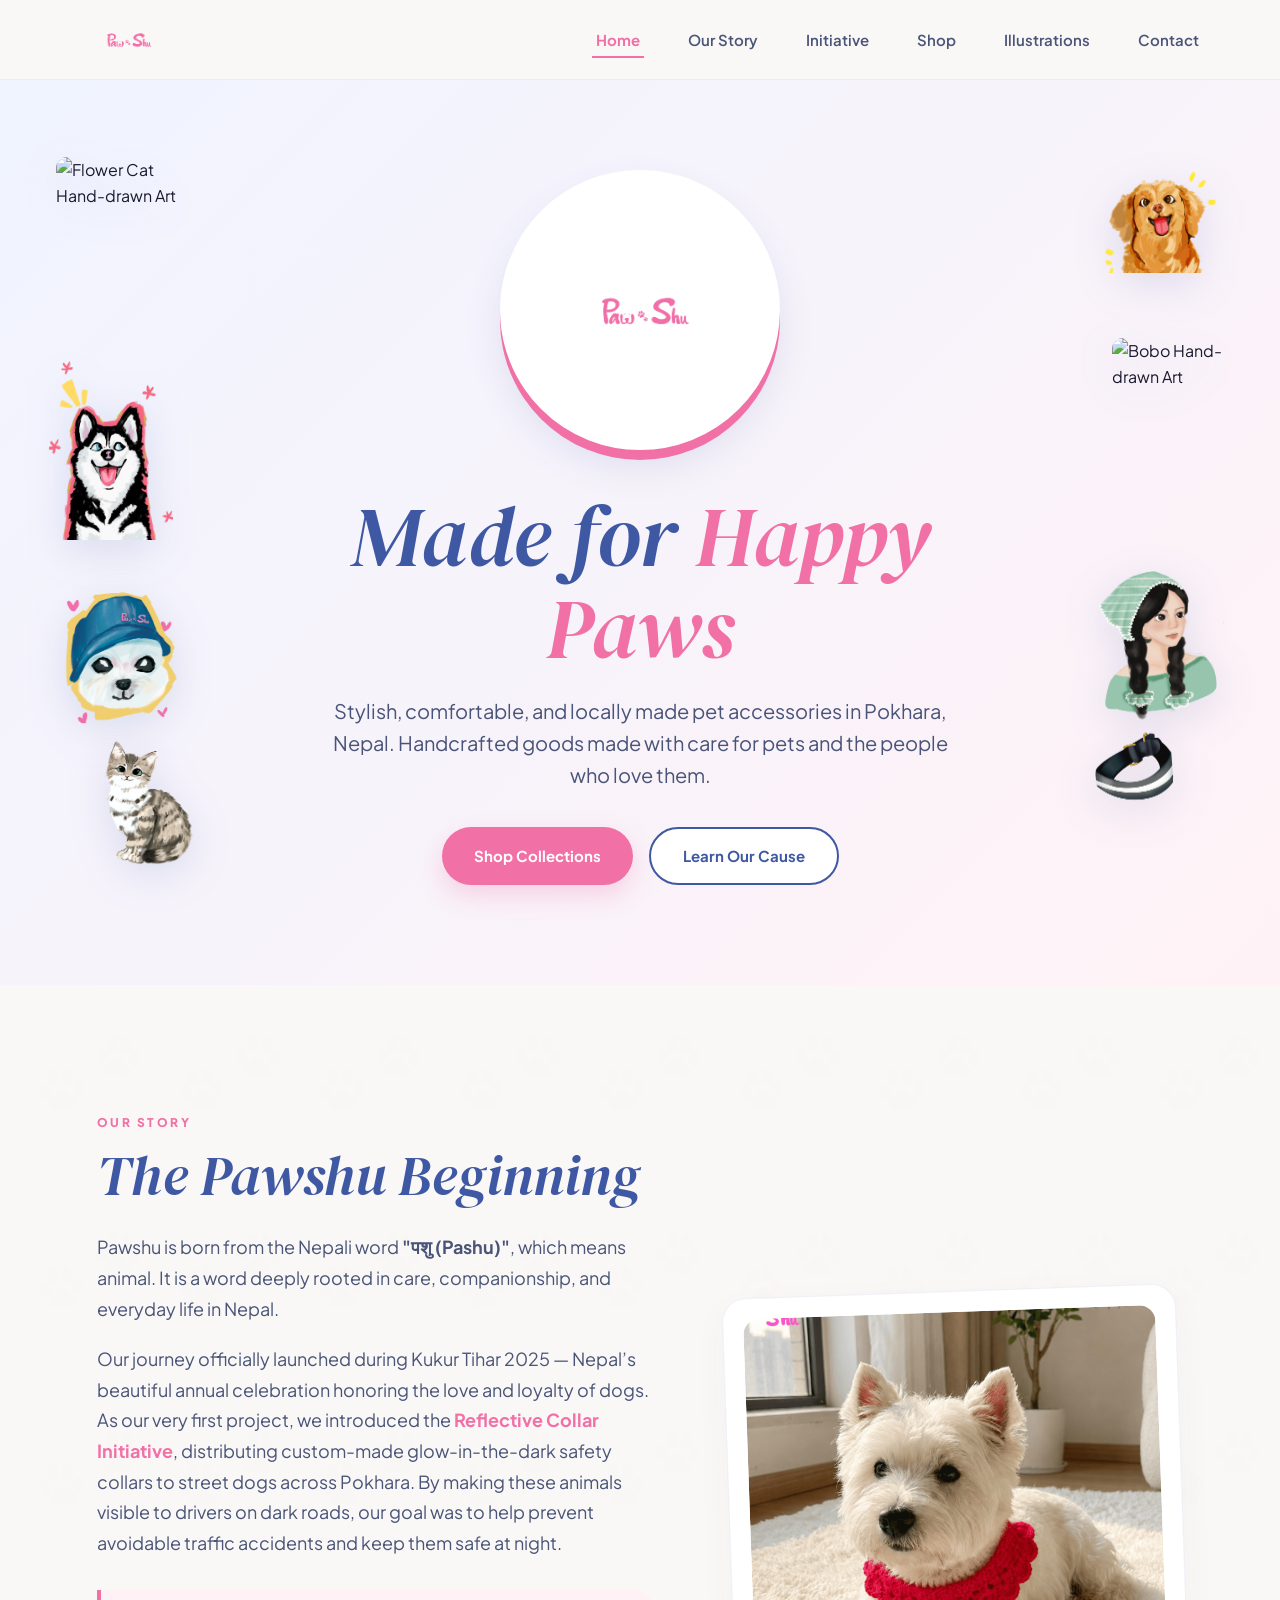
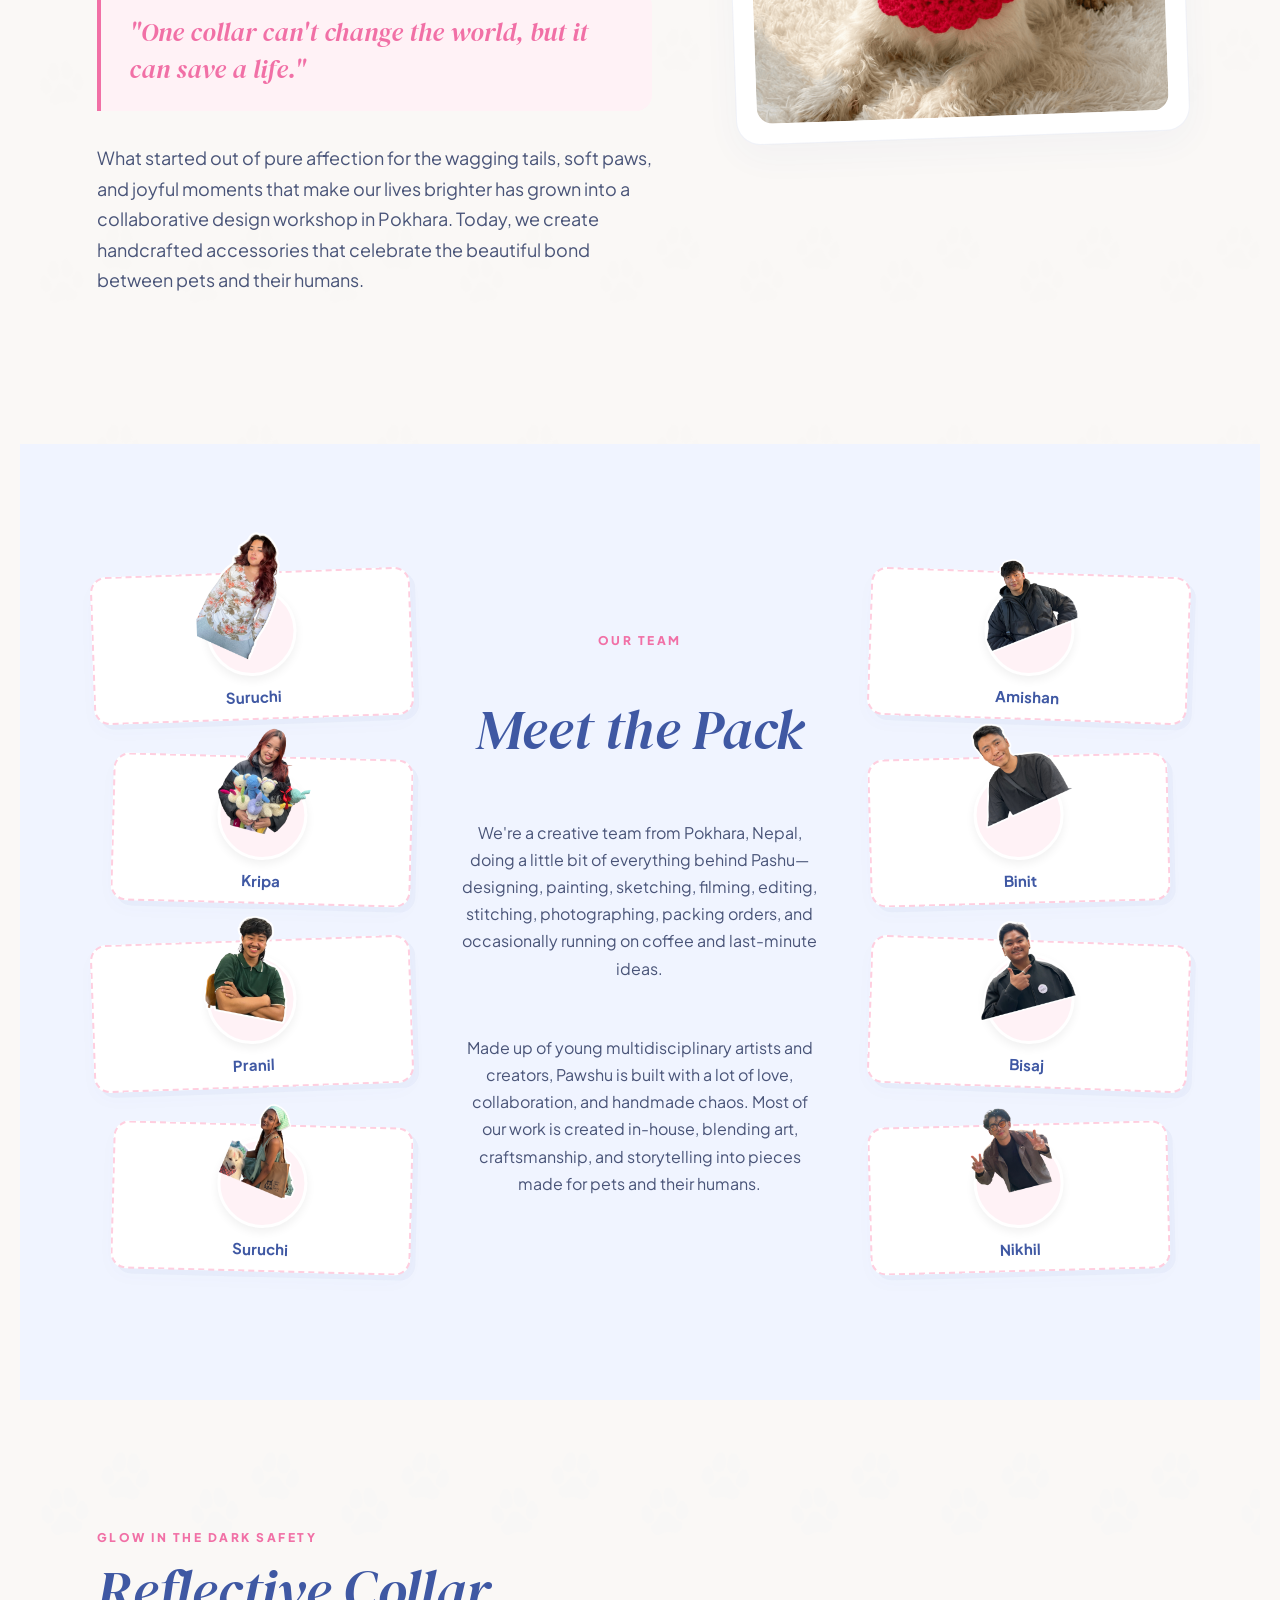
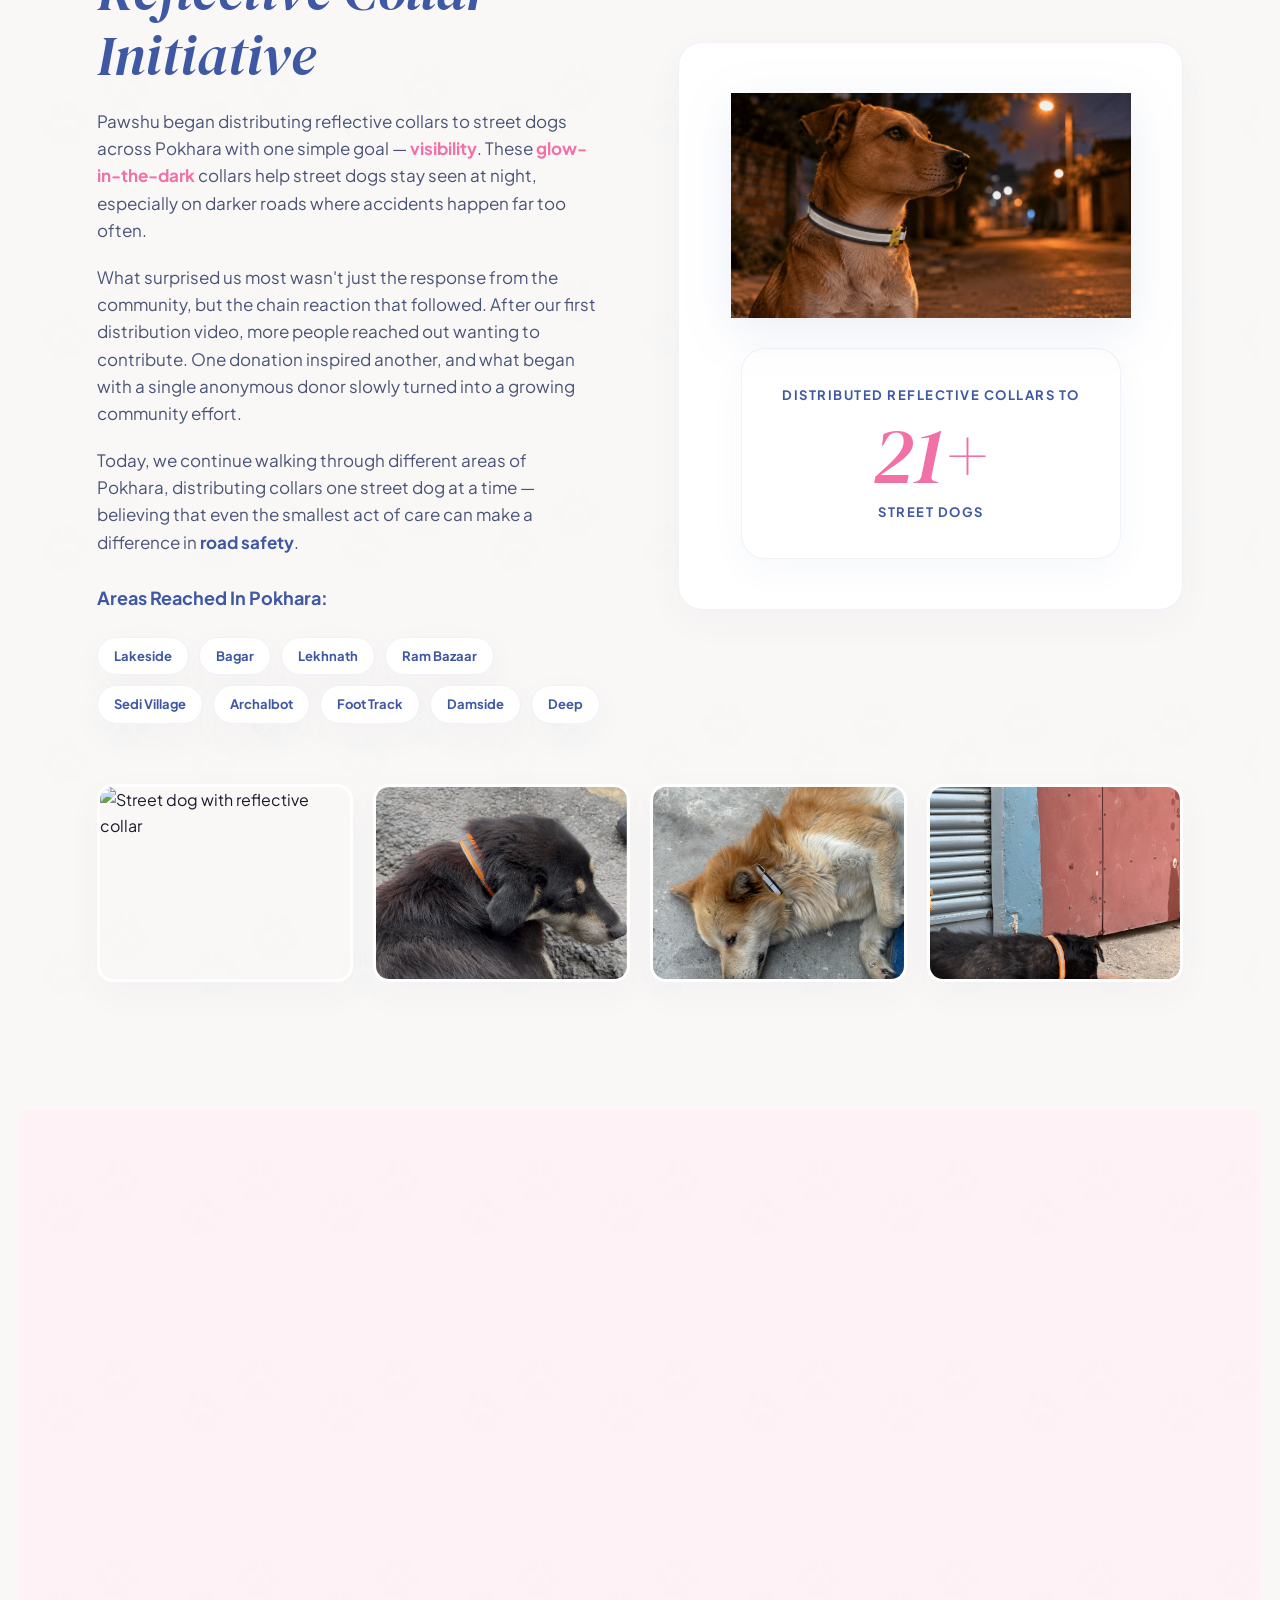
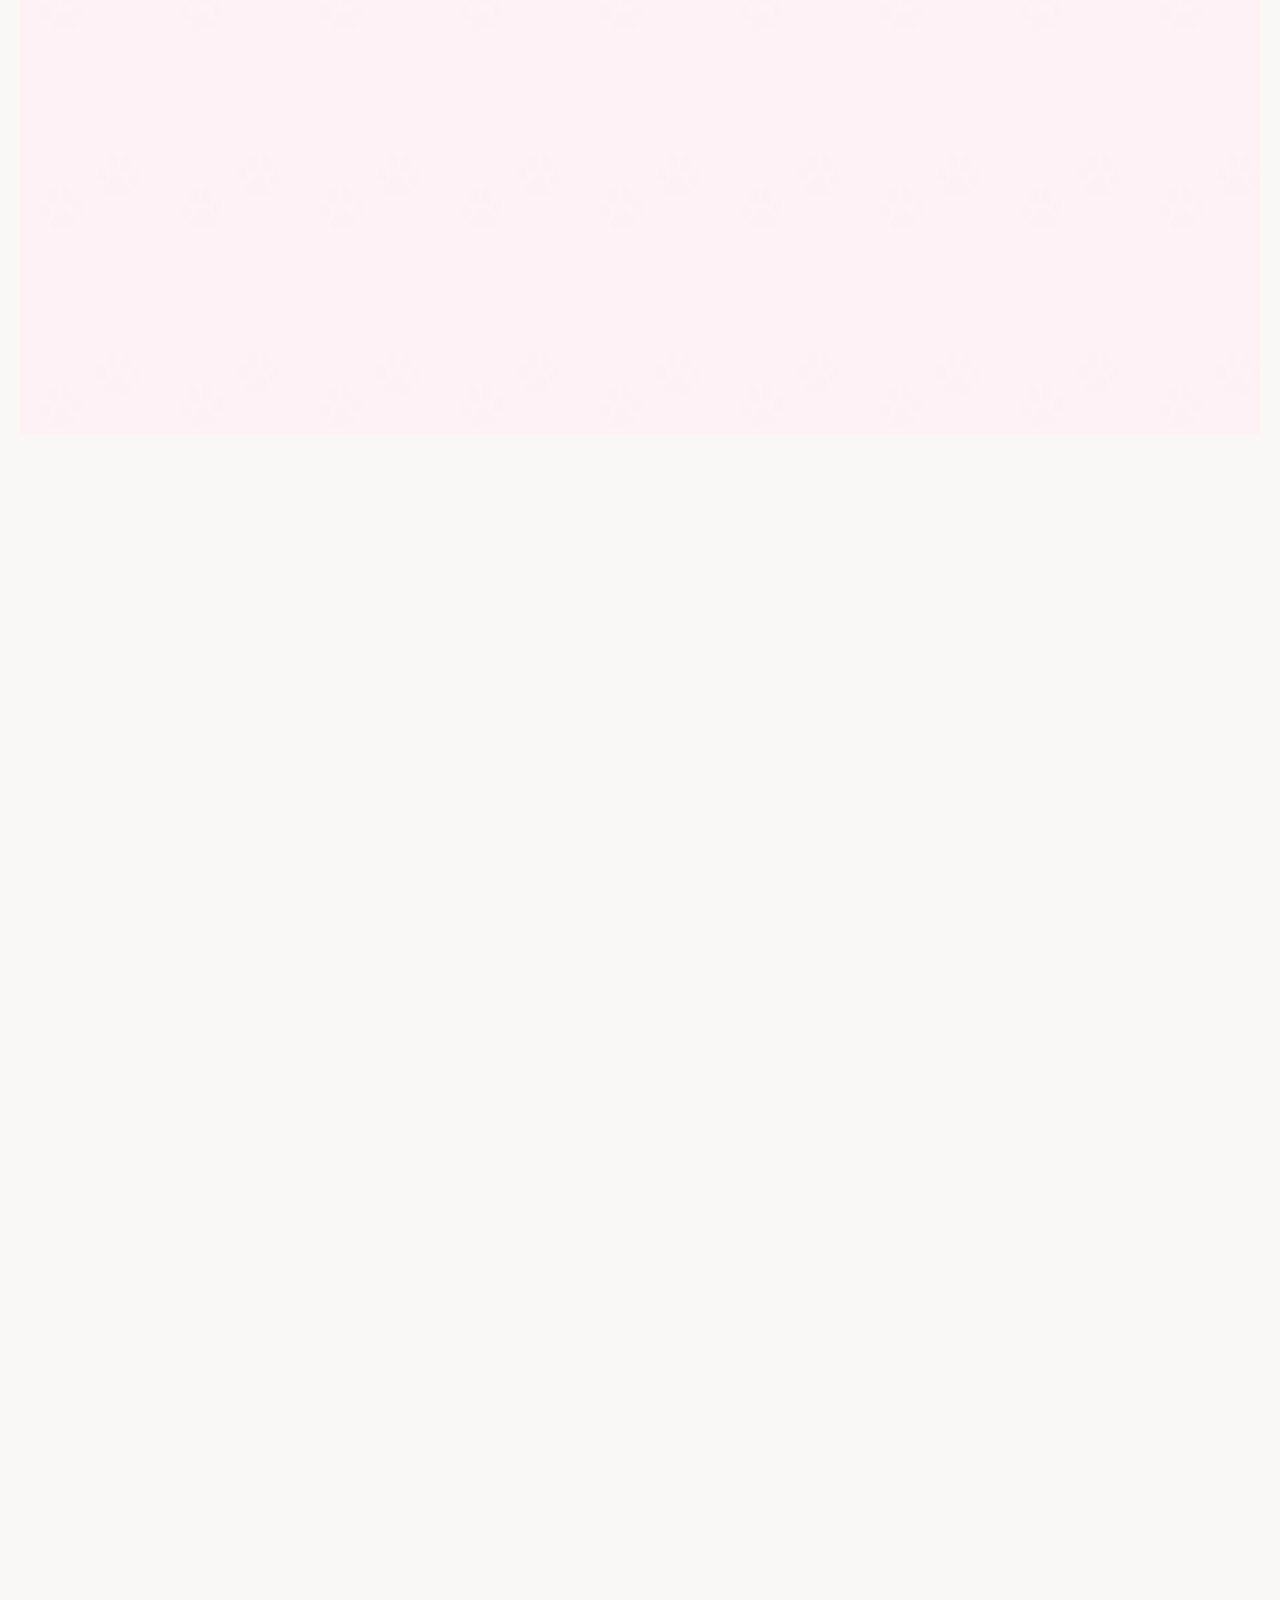
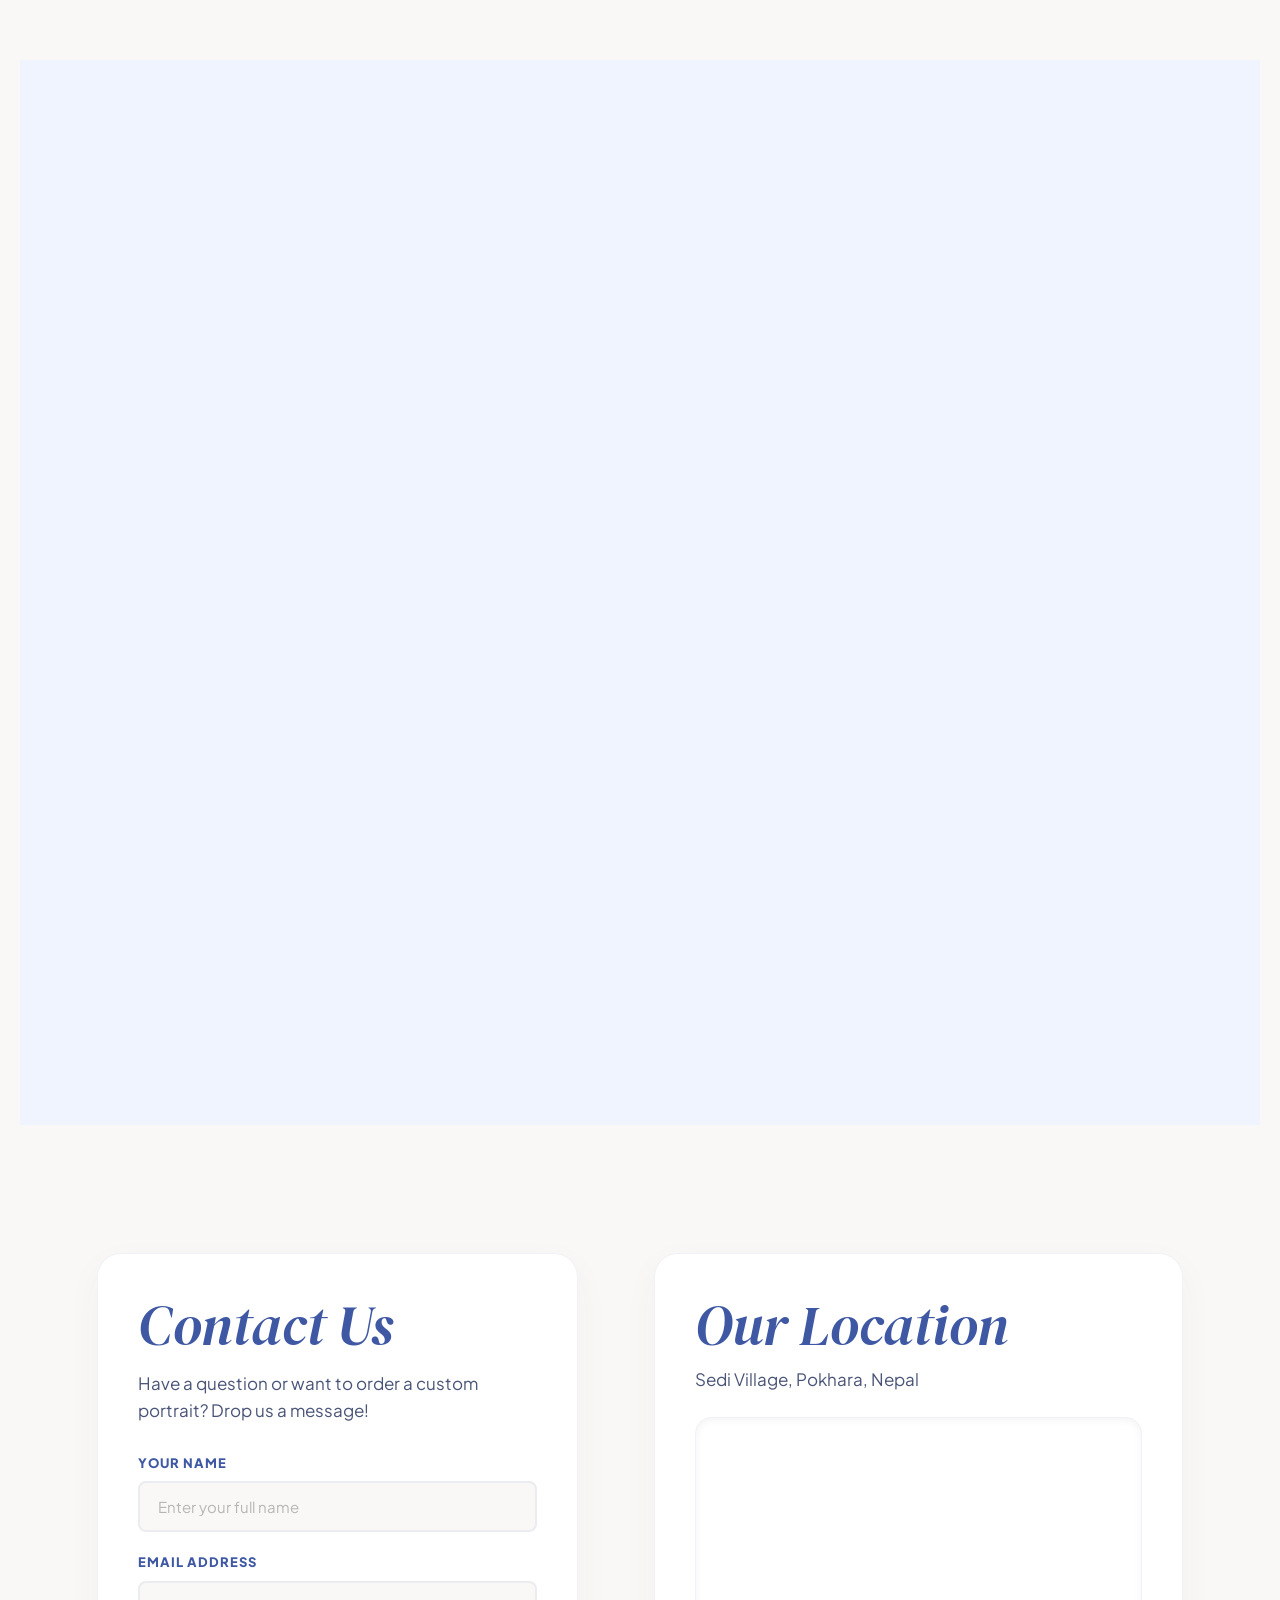
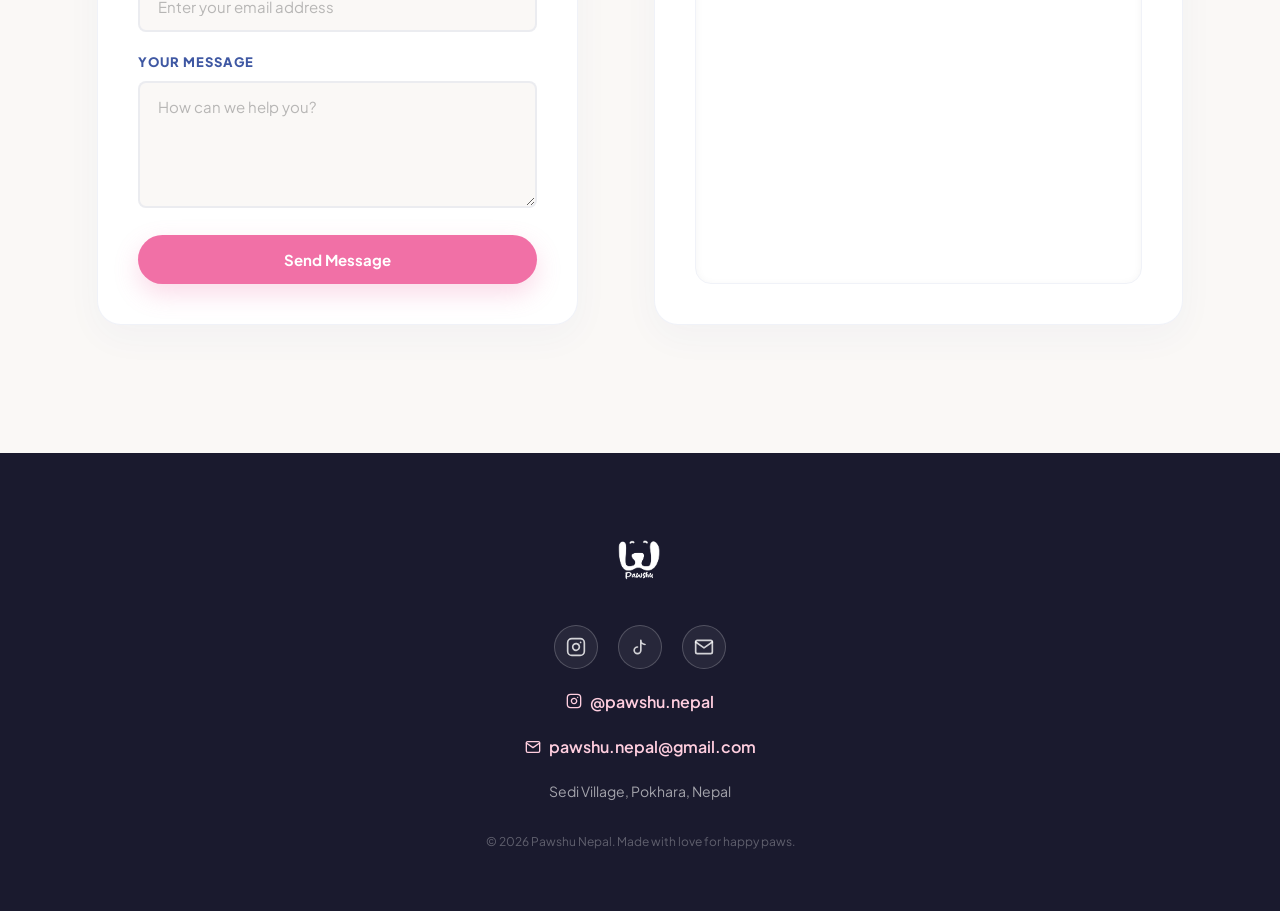
==== commit 8fda03dc: "Install and Configure Vercel Web Analytics ## Vercel Web Analytics Implementation  Successfully inst" ====
--- a/main-site.html
+++ b/main-site.html
@@ -34,6 +34,12 @@
       ]
     }
     </script>
+
+    <!-- Vercel Web Analytics -->
+    <script>
+        window.va = window.va || function () { (window.vaq = window.vaq || []).push(arguments); };
+    </script>
+    <script defer src="/_vercel/insights/script.js"></script>
 
     <link rel="stylesheet" href="styles.css">
 </head>
